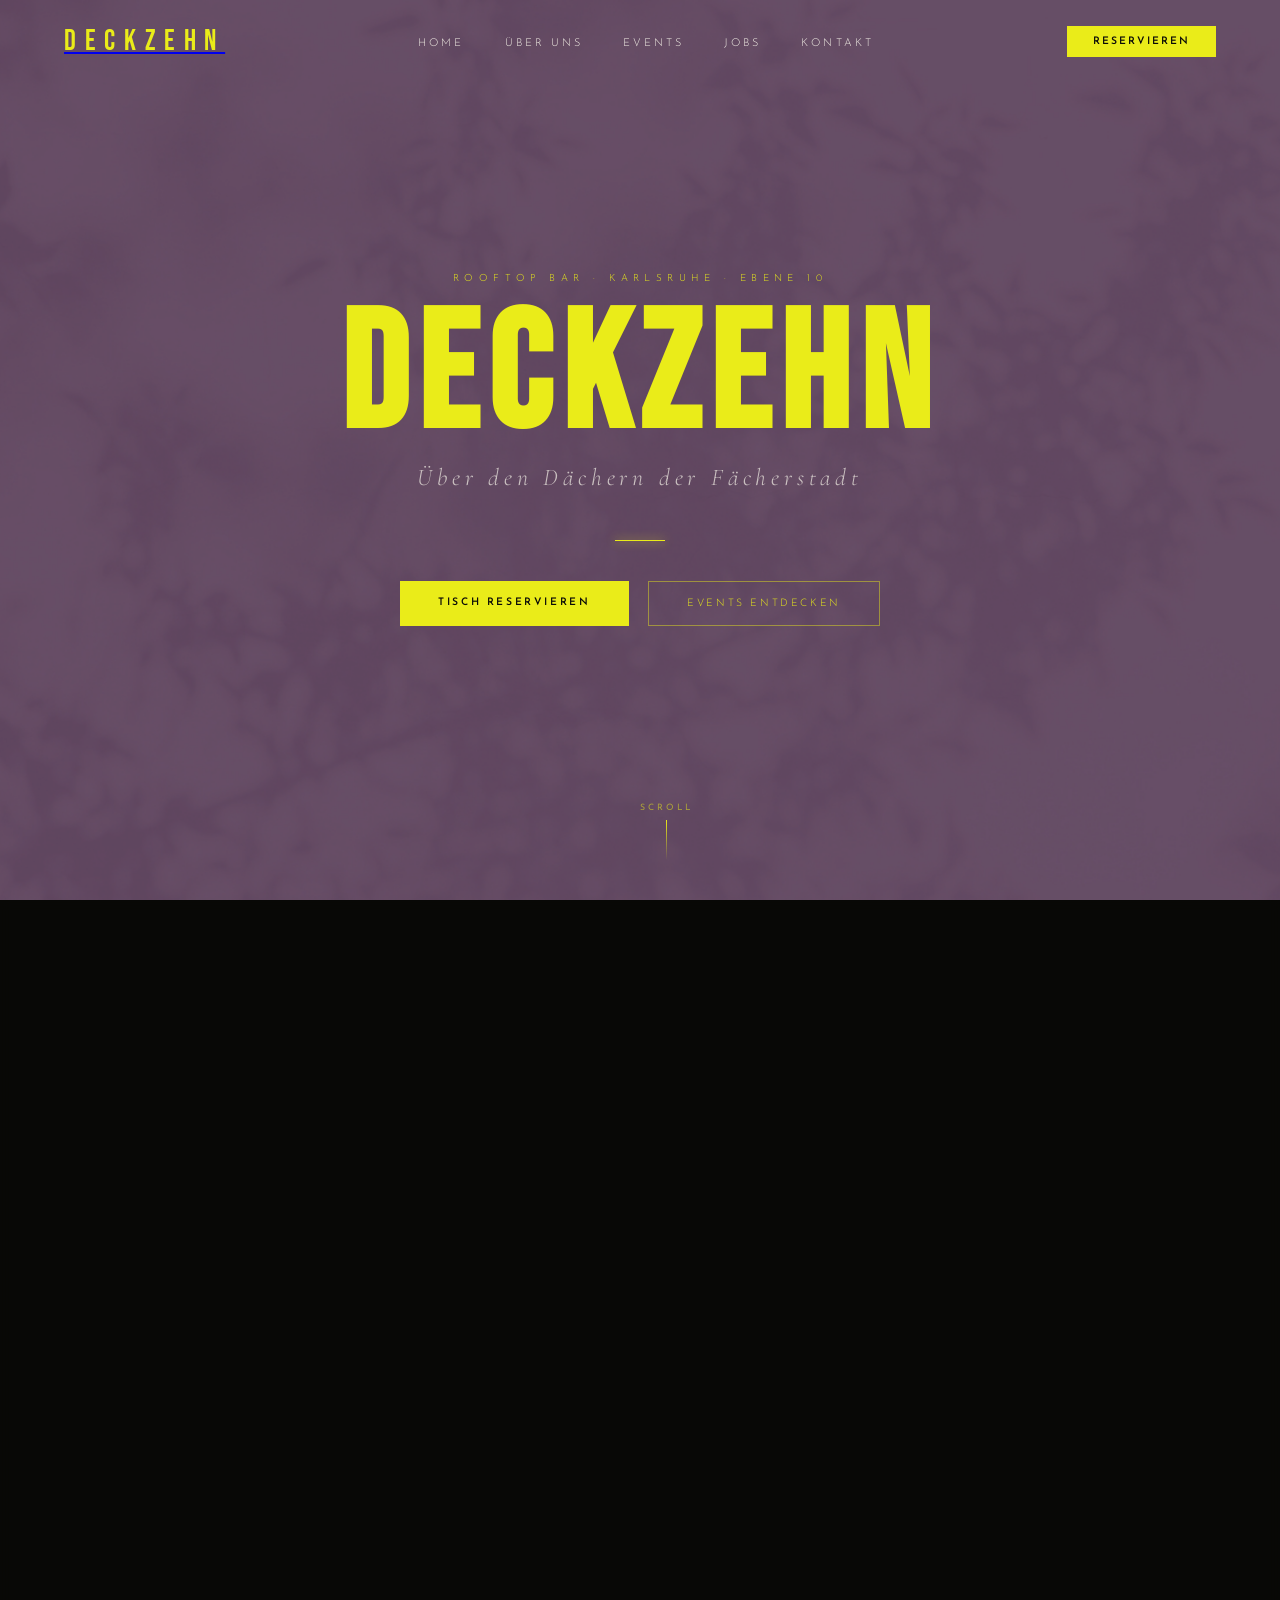
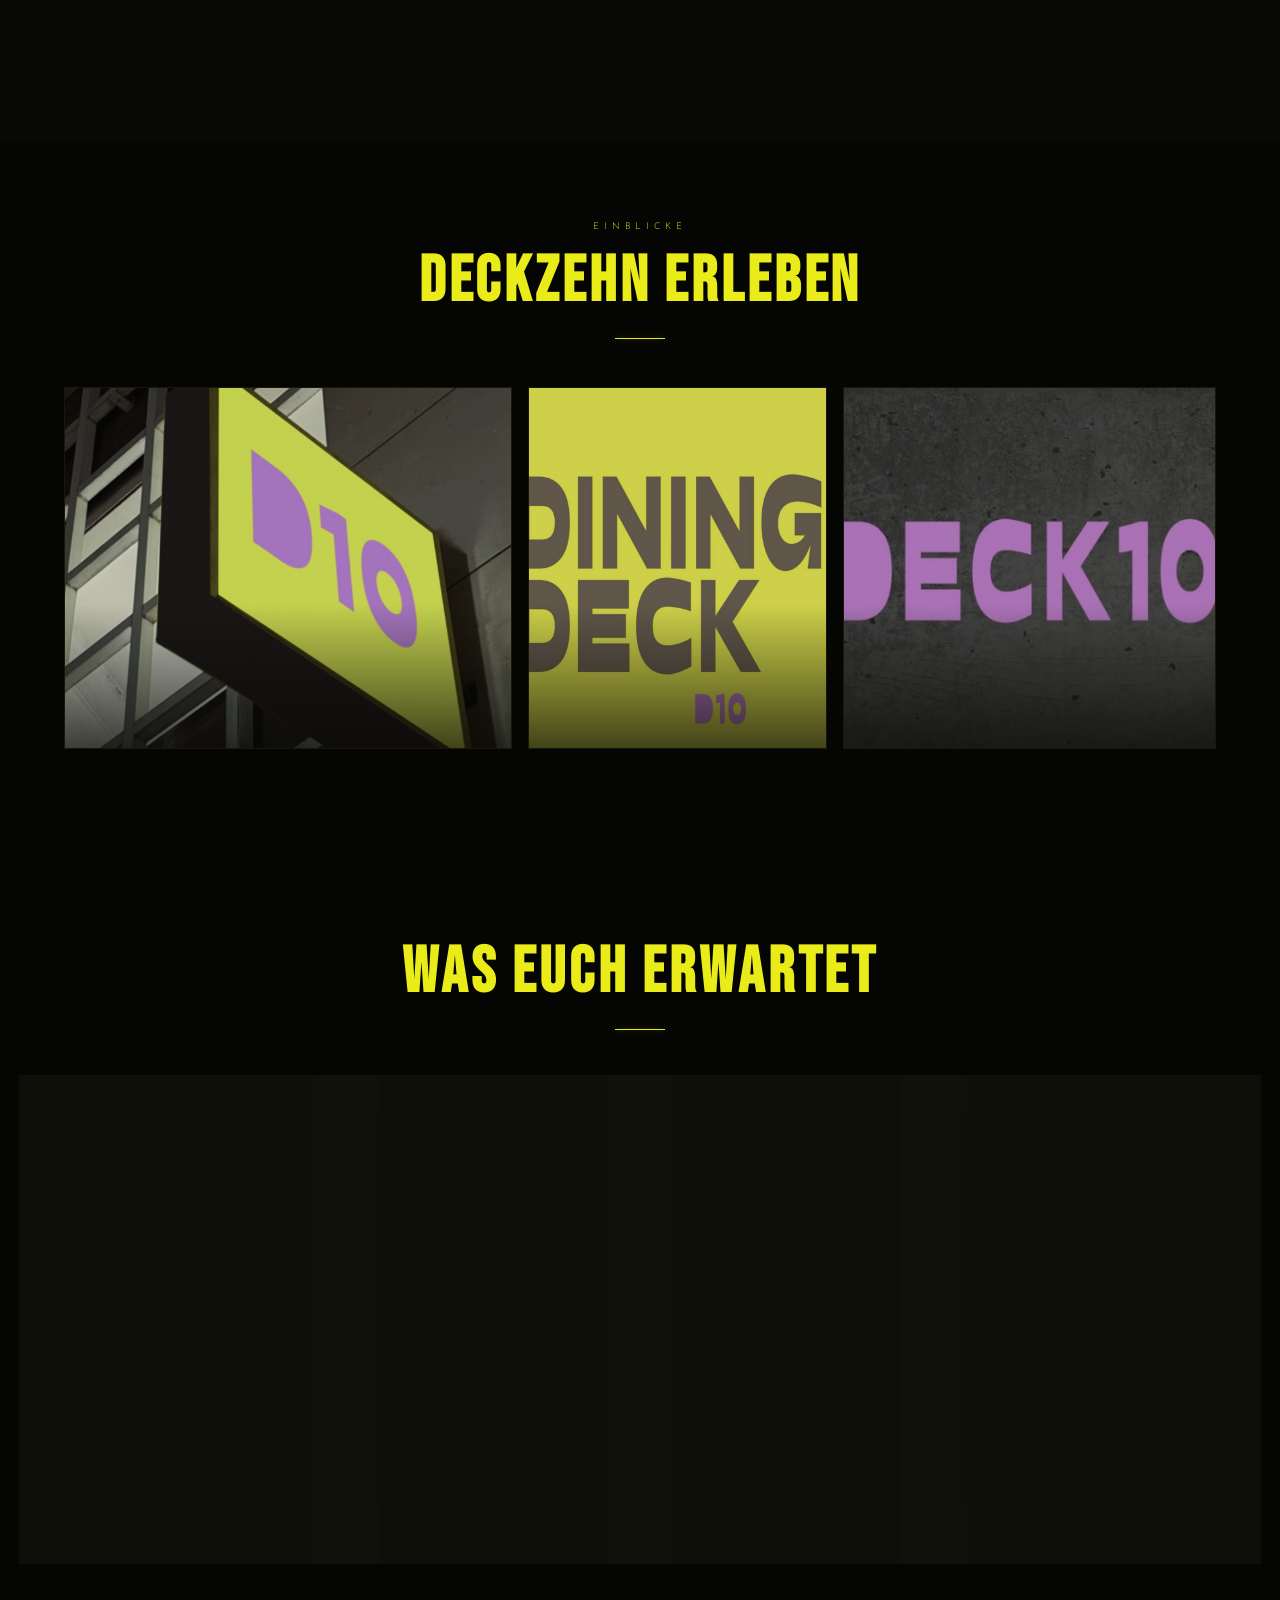
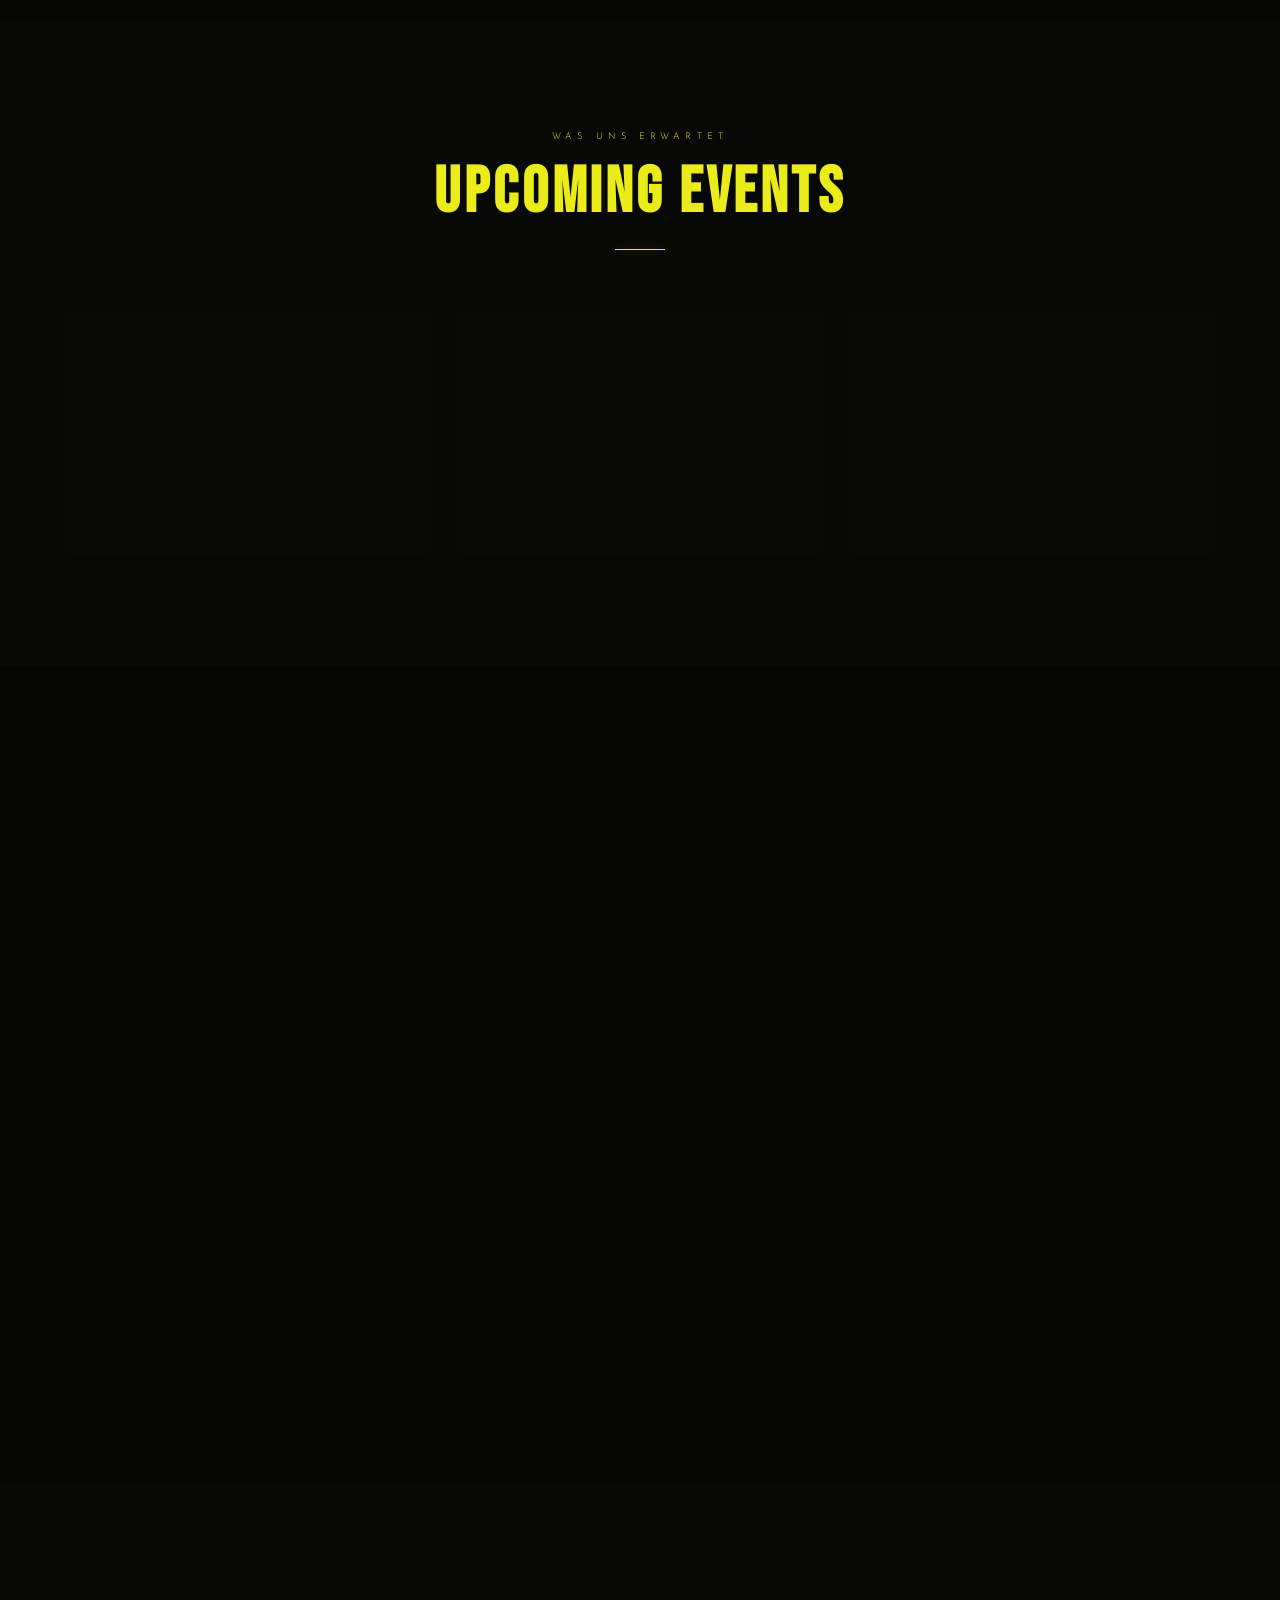
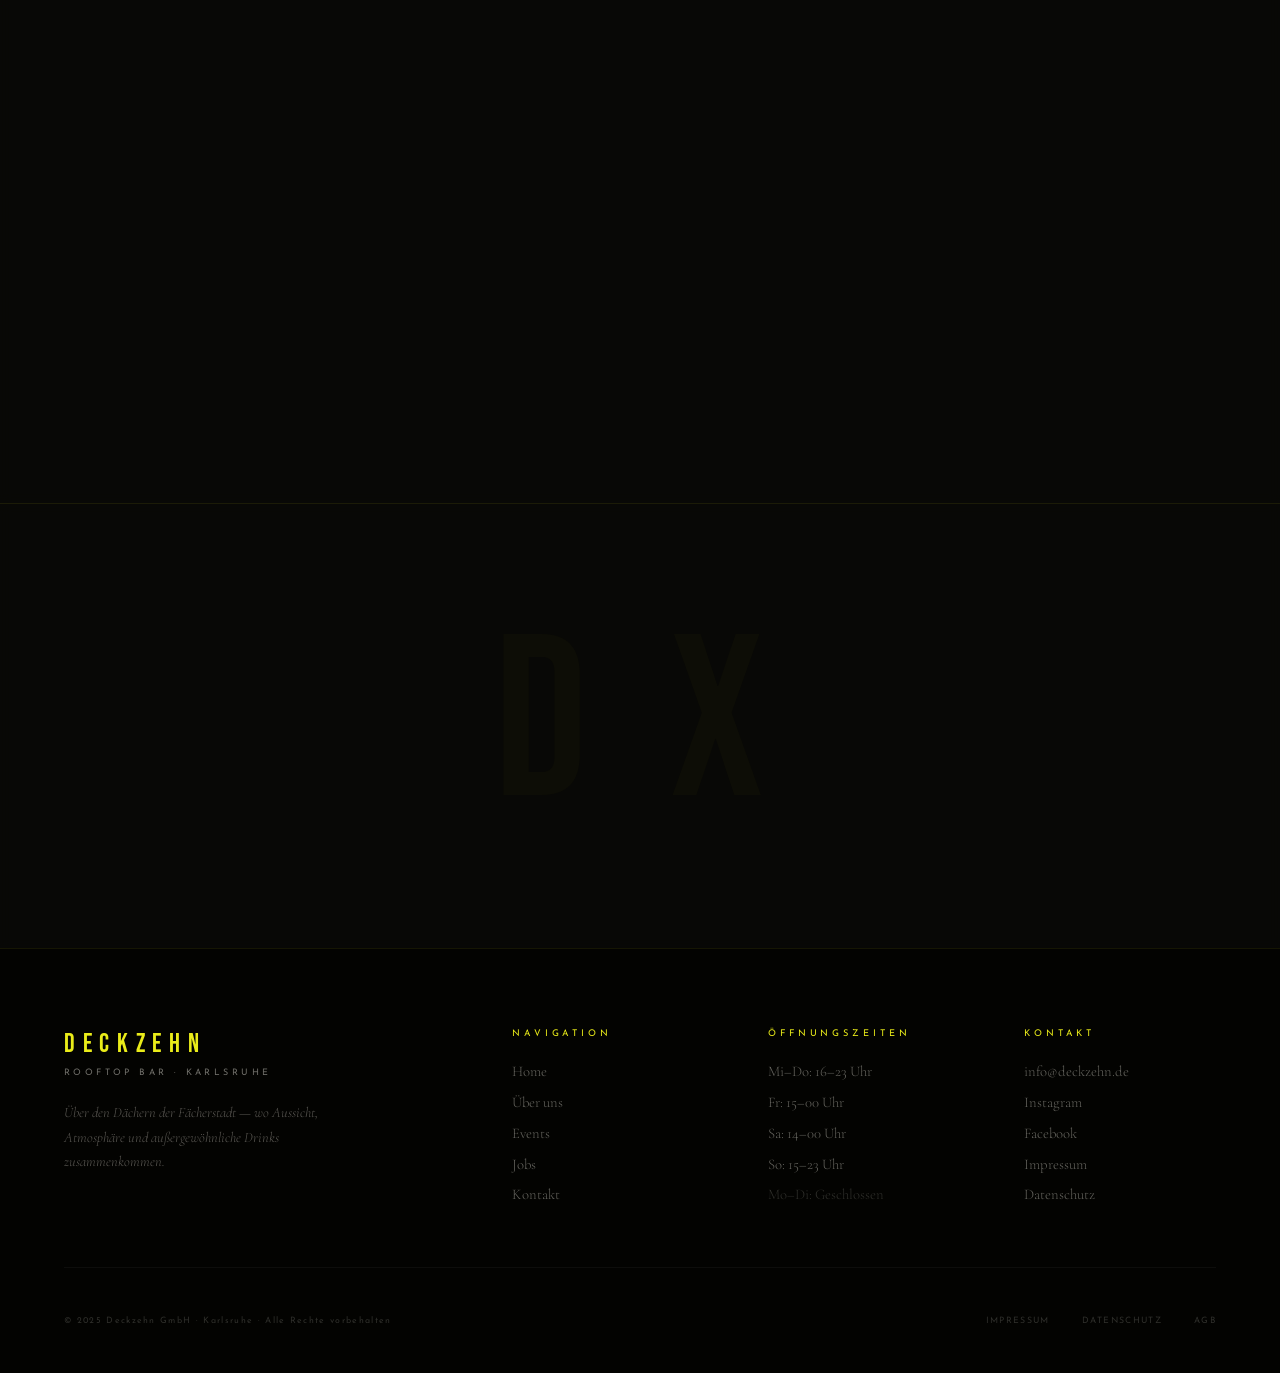
==== index.html @ 4a0c1bcc "Initial commit" ====
<!DOCTYPE html>
<html lang="de">
<head>
<meta charset="UTF-8">
<meta name="viewport" content="width=device-width, initial-scale=1.0">
<title>DECKZEHN | Rooftop Bar Karlsruhe</title>
<link rel="preconnect" href="https://fonts.googleapis.com">
<link href="https://fonts.googleapis.com/css2?family=Bebas+Neue&family=Josefin+Sans:wght@100;200;300;400;600&family=Cormorant+Garamond:ital,wght@0,300;0,400;0,600;1,300;1,400&display=swap" rel="stylesheet">

<link rel="stylesheet" href="assets/css/styles.css">
</head>
<body>

<!-- NAVIGATION -->
<nav id="nav">
  <a href="#home" class="nav-logo">
    <img src="https://deckzehn.de/wp-content/uploads/2025/05/Unbenannt-1_Zeichenflaeche-1-Kopie-2-scaled-e1747770946816.png"
         alt="DECKZEHN Logo"
         onerror="this.style.display='none'; this.nextElementSibling.style.display='block';">
    <span style="display:none; font-family:'Bebas Neue',sans-serif; font-size:1.8rem; letter-spacing:0.3em; color:#EAEC19;">DECKZEHN</span>
  </a>
  <ul class="nav-links">
    <li><a href="#home">Home</a></li>
    <li><a href="#about">Über uns</a></li>
    <li><a href="#events">Events</a></li>
    <li><a href="jobs.html">Jobs</a></li>
    <li><a href="kontakt.html">Kontakt</a></li>
  </ul>
  <a href="kontakt.html" class="nav-cta">Reservieren</a>
  <button class="hamburger" id="hamburger" aria-label="Menü öffnen">
    <span></span><span></span><span></span>
  </button>
</nav>

<!-- MOBILE MENU -->
<div class="mobile-menu" id="mobileMenu">
  <a href="#home" onclick="closeMobile()">Home</a>
  <a href="#about" onclick="closeMobile()">Über uns</a>
  <a href="#events" onclick="closeMobile()">Events</a>
  <a href="jobs.html" onclick="closeMobile()">Jobs</a>
  <a href="kontakt.html" onclick="closeMobile()">Kontakt</a>
</div>

<!-- HERO -->
<section id="home" class="hero">
  <div class="hero-content">
    <img class="hero-logo-img"
         src="https://deckzehn.de/wp-content/uploads/2025/05/Unbenannt-1_Zeichenflaeche-1-Kopie-2-scaled-e1747770946816.png"
         alt="DECKZEHN"
         onerror="this.style.display='none';">
    <p class="hero-eyebrow">Rooftop Bar · Karlsruhe · Ebene 10</p>
    <h1 class="hero-title">DECKZEHN</h1>
    <p class="hero-subtitle-line">Über den Dächern der Fächerstadt</p>
    <div class="hero-divider"></div>
    <div class="hero-actions">
      <a href="kontakt.html" class="btn-primary">Tisch reservieren</a>
      <a href="#events" class="btn-outline">Events entdecken</a>
    </div>
  </div>
  <div class="hero-scroll">
    <span>Scroll</span>
    <div class="scroll-line"></div>
  </div>
</section>

<!-- ABOUT -->
<section class="section-bg" style="padding:0;">
  <div class="about" id="about">
    <div class="about-text fade-in">
      <span class="section-label">Unsere Geschichte</span>
      <h2 class="section-title">Wo Karlsruhe atmet</h2>
      <div class="gold-line"></div>
      <p>Hoch über den Dächern der Fächerstadt, auf Ebene 10 des Galeria Parkdecks, liegt Deckzehn — eine Rooftop Bar, die Aussicht, Atmosphäre und außergewöhnliche Drinks zu einem unvergesslichen Erlebnis vereint.</p>
      <p>Von Sonnenuntergang bis in die Nacht bieten wir handgefertigte Cocktails, erlesene Weine und eine Atmosphäre, die Karlsruhe von seiner schönsten Seite zeigt. Ob zu zweit, mit Freunden oder bei einem exklusiven Event.</p>
      <div class="about-stats">
        <div>
          <span class="stat-num">10.</span>
          <span class="stat-label">Etage</span>
        </div>
        <div>
          <span class="stat-num">360°</span>
          <span class="stat-label">Aussicht</span>
        </div>
        <div>
          <span class="stat-num">∞</span>
          <span class="stat-label">Momente</span>
        </div>
      </div>
    </div>
</section>

<!-- GALERIE -->
<section class="gallery-section section-bg-dark" id="galerie">
  <div class="gallery-header fade-in">
    <span class="section-label">Einblicke</span>
    <h2 class="section-title">Deckzehn erleben</h2>
    <div class="gold-line" style="margin:0 auto 0.5rem;"></div>
  </div>
  <div class="gallery-grid">
    <div class="gallery-item fade-in">
      <img src="assets/images/gallery/deck10_insta_1.png" alt="Deckzehn Eingang">
    </div>
    <div class="gallery-item fade-in">
      <img src="assets/images/gallery/deck10_insta_2.png" alt="Dining Deck D10">
    </div>
    <div class="gallery-item fade-in">
      <img src="assets/images/gallery/deck10_insta_3.png" alt="Deck10">
    </div>
  </div>
</section>

<!-- DECKS / BEREICHE -->
<section class="decks-section section-bg-dark" id="decks">
  <div class="decks-header fade-in">
    <h2 class="section-title">Was euch erwartet</h2>
    <div class="gold-line" style="margin:0 auto 2rem;"></div>
  </div>
  <div class="decks-grid">
    <div class="deck-card fade-in">
      <span class="deck-number">01</span>
      <span class="deck-name">Hauptbereich</span>
      <h3 class="deck-title">Rooftop Lounge</h3>
      <p class="deck-desc">Die offene Terrasse mit 360°-Blick über die Fächerstadt. Perfekt für unvergessliche Sonnenuntergänge.</p>
    </div>
    <div class="deck-card fade-in">
      <span class="deck-number">02</span>
      <span class="deck-name">Bar</span>
      <h3 class="deck-title">Cocktail Bar</h3>
      <p class="deck-desc">Handgefertigte Cocktails, erlesene Spirituosen und hausgemachte Sirups — für Kenner und Entdecker.</p>
    </div>
    <div class="deck-card fade-in">
      <span class="deck-number">03</span>
      <span class="deck-name">Events</span>
      <h3 class="deck-title">Private Events</h3>
      <p class="deck-desc">Exklusive Fläche für Firmenevents, Geburtstage, Hochzeiten und besondere Anlässe — ganz nach euren Wünschen.</p>
    </div>
    <div class="deck-card fade-in">
      <span class="deck-number">04</span>
      <span class="deck-name">Musik</span>
      <h3 class="deck-title">Sound & Vibes</h3>
      <p class="deck-desc">Von entspannten Afternoons bis zu lebhaften Abenden — unsere Musik setzt die Stimmung.</p>
    </div>
  </div>
</section>

<!-- EVENTS -->
<section class="events-section section-bg" id="events">
  <div class="events-header fade-in">
    <span class="section-label">Was uns erwartet</span>
    <h2 class="section-title">Upcoming Events</h2>
    <div class="gold-line" style="margin:0 auto;"></div>
  </div>
  <div class="events-row">
    <div class="event-card fade-in">
      <span class="event-date">FR, 11. APR 2025</span>
      <h3 class="event-title">Sunset Session Vol. 12</h3>
      <p class="event-desc">House & Deep House, Sonnenuntergang über den Dächern, Drinks nach Wahl. DJ Set von 17–22 Uhr.</p>
      <span class="event-tag">Musik</span>
    </div>
    <div class="event-card fade-in">
      <span class="event-date">SA, 19. APR 2025</span>
      <h3 class="event-title">Cocktail Masterclass</h3>
      <p class="event-desc">Lerne von unseren Bartendern die Kunst des Cocktail-Mixens. Inklusive Tasting & Snacks.</p>
      <span class="event-tag">Workshop</span>
    </div>
    <div class="event-card fade-in">
      <span class="event-date">SA, 26. APR 2025</span>
      <h3 class="event-title">Deckzehn Opening Night</h3>
      <p class="event-desc">Saisoneröffnung mit Live-Musik, Special Cocktails und einem unvergesslichen Abend über Karlsruhe.</p>
      <span class="event-tag">Special Event</span>
    </div>
  </div>
</section>

<!-- ÖFFNUNGSZEITEN & ANFAHRT -->
<section class="hours-section section-bg-dark" id="kontakt">
  <div class="hours-inner">
    <div class="fade-in">
      <span class="section-label">Wann wir öffnen</span>
      <h2 class="section-title">Öffnungszeiten</h2>
      <div class="gold-line"></div>
      <table class="hours-table">
        <tr><td>Montag – Dienstag</td><td class="closed">Geschlossen</td></tr>
        <tr><td>Mittwoch – Donnerstag</td><td>16:00 – 23:00</td></tr>
        <tr><td>Freitag</td><td>15:00 – 00:00</td></tr>
        <tr><td>Samstag</td><td>14:00 – 00:00</td></tr>
        <tr><td>Sonntag</td><td>15:00 – 23:00</td></tr>
      </table>
      <p style="font-family:var(--serif); font-size:0.85rem; font-weight:300; color:var(--muted); margin-top:1.5rem; line-height:1.7;">
        * Saisonale Anpassungen vorbehalten. Events und Privatveranstaltungen nach Absprache.
      </p>
    </div>

    <div class="contact-info fade-in">
      <span class="section-label">Anfahrt</span>
      <h2 class="section-title">Findet uns</h2>
      <div class="gold-line"></div>

      <div>
        <span class="contact-label">Adresse</span>
        <a href="https://maps.google.com/?q=Zähringerstraße+69,+76133+Karlsruhe" target="_blank" class="contact-value">
          Galeria Parkdeck, Ebene 10<br>
          Zähringerstraße 69<br>
          76133 Karlsruhe
        </a>
      </div>

      <div>
        <span class="contact-label">Öffentliche Verkehrsmittel</span>
        <span class="contact-value" style="display:block">Tram: Marktplatz (Linie 1, 2, 3, 4, 5)</span>
      </div>

      <div>
        <span class="contact-label">Parken</span>
        <span class="contact-value" style="display:block">Direkt im Haus — Galeria Parkdeck</span>
      </div>

      <div style="margin-top:1rem;">
        <a href="kontakt.html" class="btn-primary">Kontakt aufnehmen</a>
      </div>
    </div>
  </div>
</section>

<!-- INSTAGRAM STRIP -->
<section class="instagram-section section-bg">
  <span class="insta-label">Folgt uns auf Instagram</span>
  <a href="https://www.instagram.com/deckzehn?utm_source=ig_web_button_share_sheet&igsh=ZDNlZDc0MzIxNw==" target="_blank" class="insta-handle">@deckzehn</a>
  <div class="insta-grid">
    <a href="https://www.instagram.com/deckzehn?utm_source=ig_web_button_share_sheet&igsh=ZDNlZDc0MzIxNw==" target="_blank" class="insta-item">
      <img src="assets/images/gallery/deck10_insta_1.png" alt="Deckzehn">
      <div class="insta-overlay"><span class="insta-icon">↗</span></div>
    </a>
    <a href="https://www.instagram.com/deckzehn?utm_source=ig_web_button_share_sheet&igsh=ZDNlZDc0MzIxNw==" target="_blank" class="insta-item">
      <img src="assets/images/gallery/deck10_insta_2.png" alt="Dining Deck">
      <div class="insta-overlay"><span class="insta-icon">↗</span></div>
    </a>
    <a href="https://www.instagram.com/deckzehn?utm_source=ig_web_button_share_sheet&igsh=ZDNlZDc0MzIxNw==" target="_blank" class="insta-item">
      <img src="assets/images/gallery/deck10_insta_3.png" alt="Deck10">
      <div class="insta-overlay"><span class="insta-icon">↗</span></div>
    </a>
  </div>
</section>

<!-- CTA BANNER -->
<section class="cta-banner section-bg">
  <div class="cta-bg-text">D X</div>
  <div class="cta-content fade-in">
    <span class="section-label" style="display:block; text-align:center;">Privat Events</span>
    <h2 class="cta-title">Euer Rooftop. Eure Geschichte.</h2>
    <p class="cta-sub">Firmenevents · Geburtstage · Hochzeiten · Exklusive Abende</p>
    <a href="mailto:events@deckzehn.de" class="btn-primary">Event anfragen</a>
  </div>
</section>

<!-- FOOTER -->
<footer>
  <div class="footer-top">
    <div>
      <img class="footer-logo-img"
           src="https://deckzehn.de/wp-content/uploads/2025/05/Unbenannt-1_Zeichenflaeche-1-Kopie-2-scaled-e1747770946816.png"
           alt="DECKZEHN"
           onerror="this.style.display='none'; this.nextElementSibling.style.display='block';">
      <span style="display:none; font-family:'Bebas Neue',sans-serif; font-size:1.6rem; letter-spacing:0.3em; color:#EAEC19; margin-bottom:0.5rem; display:block;">DECKZEHN</span>
      <span class="footer-brand-sub">Rooftop Bar · Karlsruhe</span>
      <p class="footer-tagline">Über den Dächern der Fächerstadt — wo Aussicht, Atmosphäre und außergewöhnliche Drinks zusammenkommen.</p>
    </div>

    <div>
      <span class="footer-col-title">Navigation</span>
      <ul class="footer-links">
        <li><a href="#home">Home</a></li>
        <li><a href="#about">Über uns</a></li>
        <li><a href="#events">Events</a></li>
        <li><a href="jobs.html">Jobs</a></li>
        <li><a href="kontakt.html">Kontakt</a></li>
      </ul>
    </div>

    <div>
      <span class="footer-col-title">Öffnungszeiten</span>
      <ul class="footer-links">
        <li><a href="#">Mi–Do: 16–23 Uhr</a></li>
        <li><a href="#">Fr: 15–00 Uhr</a></li>
        <li><a href="#">Sa: 14–00 Uhr</a></li>
        <li><a href="#">So: 15–23 Uhr</a></li>
        <li><a href="#" style="color:rgba(245,242,232,0.18);">Mo–Di: Geschlossen</a></li>
      </ul>
    </div>

    <div>
      <span class="footer-col-title">Kontakt</span>
      <ul class="footer-links">
        <li><a href="mailto:info@deckzehn.de">info@deckzehn.de</a></li>
        <li><a href="https://instagram.com/deckzehn_ka" target="_blank">Instagram</a></li>
        <li><a href="https://facebook.com/deckzehn" target="_blank">Facebook</a></li>
        <li><a href="https://deckzehn.de/impressum" target="_blank">Impressum</a></li>
        <li><a href="https://deckzehn.de/datenschutz" target="_blank">Datenschutz</a></li>
      </ul>
    </div>
  </div>

  <div class="footer-bottom">
    <p class="footer-copy">© 2025 Deckzehn GmbH · Karlsruhe · Alle Rechte vorbehalten</p>
    <div class="footer-legal">
      <a href="https://deckzehn.de/impressum" target="_blank">Impressum</a>
      <a href="https://deckzehn.de/datenschutz" target="_blank">Datenschutz</a>
      <a href="#">AGB</a>
    </div>
  </div>
</footer>

<script>
  // Sticky nav
  const nav = document.getElementById('nav');
  window.addEventListener('scroll', () => {
    nav.classList.toggle('scrolled', window.scrollY > 60);
  });

  // Hamburger
  const hamburger = document.getElementById('hamburger');
  const mobileMenu = document.getElementById('mobileMenu');
  hamburger.addEventListener('click', () => {
    mobileMenu.classList.toggle('open');
  });

  function closeMobile() {
    mobileMenu.classList.remove('open');
  }

  // Stars in about
  const starsContainer = document.getElementById('stars');
  if (starsContainer) {
    for (let i = 0; i < 50; i++) {
      const star = document.createElement('div');
      star.className = 'star';
      star.style.cssText = `left:${Math.random()*100}%;top:${Math.random()*50}%;--d:${2+Math.random()*3}s;animation-delay:${Math.random()*4}s;`;
      starsContainer.appendChild(star);
    }
  }

  // Intersection observer for fade-in
  const observer = new IntersectionObserver((entries) => {
    entries.forEach((entry, i) => {
      if (entry.isIntersecting) {
        setTimeout(() => entry.target.classList.add('visible'), i * 80);
      }
    });
  }, { threshold: 0.1 });

  document.querySelectorAll('.fade-in').forEach(el => observer.observe(el));


</script>
</body>
</html>
---- assets/css/styles.css ----
*, *::before, *::after { margin: 0; padding: 0; box-sizing: border-box; }

  :root {
    --yellow: #EAEC19;
    --yellow-dim: rgba(234, 236, 25, 0.75);
    --yellow-soft: rgba(234, 236, 25, 0.12);
    --yellow-glow: rgba(234, 236, 25, 0.25);
    --near-black: #0A0A08;
    --dark-bg: #0D0D0B;
    --card-bg: rgba(15,15,10,0.85);
    --off-white: #F5F2E8;
    --muted: rgba(245,242,232,0.45);
    --serif: 'Cormorant Garamond', Georgia, serif;
    --display: 'Bebas Neue', sans-serif;
    --sans: 'Josefin Sans', sans-serif;
    --transition: 0.4s cubic-bezier(0.25, 0.46, 0.45, 0.94);
    --bg-image: url('../images/deckzehn_background.jpg');
  }

  html { scroll-behavior: smooth; }

  body {
    font-family: var(--sans);
    background: var(--dark-bg) var(--bg-image) center/cover fixed;
    color: var(--off-white);
    overflow-x: hidden;
    cursor: default;
  }

  /* Global background overlay so content stays readable */
  body::before {
    content: '';
    position: fixed;
    inset: 0;
    background: rgba(8, 8, 5, 0.55);
    z-index: 0;
    pointer-events: none;
  }

  /* All sections sit above the overlay */
  nav, section, footer, .mobile-menu, .hero {
    position: relative;
    z-index: 1;
  }

  /* === NAV === */
  nav {
    position: fixed;
    top: 0; left: 0; right: 0;
    z-index: 100;
    display: flex;
    align-items: center;
    justify-content: space-between;
    padding: 1.5rem 4rem;
    transition: background var(--transition), padding var(--transition);
  }

  nav.scrolled {
    background: rgba(8, 8, 5, 0.95);
    backdrop-filter: blur(20px);
    padding: 1rem 4rem;
    border-bottom: 1px solid rgba(234, 236, 25, 0.15);
  }

  .nav-logo img {
    height: 52px;
    object-fit: contain;
    display: block;
    filter: drop-shadow(0 0 8px rgba(234,236,25,0.3));
  }

  .nav-links {
    display: flex;
    gap: 2.5rem;
    list-style: none;
  }

  .nav-links a {
    font-family: var(--sans);
    font-size: 0.68rem;
    font-weight: 300;
    letter-spacing: 0.28em;
    text-transform: uppercase;
    color: var(--off-white);
    text-decoration: none;
    position: relative;
    transition: color var(--transition);
  }

  .nav-links a::after {
    content: '';
    position: absolute;
    bottom: -4px; left: 0;
    width: 0; height: 1px;
    background: var(--yellow);
    transition: width var(--transition);
  }

  .nav-links a:hover { color: var(--yellow); }
  .nav-links a:hover::after { width: 100%; }

  .nav-cta {
    font-family: var(--sans);
    font-size: 0.65rem;
    font-weight: 600;
    letter-spacing: 0.2em;
    text-transform: uppercase;
    color: var(--near-black);
    background: var(--yellow);
    padding: 0.65rem 1.6rem;
    text-decoration: none;
    transition: background var(--transition), transform var(--transition), box-shadow var(--transition);
  }

  .nav-cta:hover {
    background: #f5f722;
    transform: translateY(-1px);
    box-shadow: 0 4px 20px rgba(234,236,25,0.4);
  }

  .hamburger {
    display: none;
    flex-direction: column;
    gap: 5px;
    cursor: pointer;
    background: none;
    border: none;
    padding: 4px;
  }

  .hamburger span {
    display: block; width: 24px; height: 1px;
    background: var(--off-white);
    transition: transform var(--transition), opacity var(--transition);
  }

  .mobile-menu {
    display: none;
    position: fixed;
    top: 0; left: 0; right: 0; bottom: 0;
    background: rgba(8, 8, 5, 0.98);
    z-index: 99;
    flex-direction: column;
    align-items: center;
    justify-content: center;
    gap: 2.5rem;
  }

  .mobile-menu.open { display: flex; }

  .mobile-menu a {
    font-family: var(--display);
    font-size: 3rem;
    letter-spacing: 0.12em;
    color: var(--off-white);
    text-decoration: none;
    transition: color var(--transition);
  }

  .mobile-menu a:hover { color: var(--yellow); }

  /* === HERO === */
  .hero {
    height: 100vh;
    min-height: 700px;
    display: flex;
    align-items: center;
    justify-content: center;
    overflow: hidden;
    background: transparent;
  }

  .hero-content {
    text-align: center;
    padding: 0 2rem;
    animation: heroFadeUp 1.4s ease both;
  }

  @keyframes heroFadeUp {
    from { opacity: 0; transform: translateY(40px); }
    to { opacity: 1; transform: translateY(0); }
  }

  .hero-logo-img {
    height: 140px;
    object-fit: contain;
    margin: 0 auto 2rem;
    display: block;
    animation: heroFadeUp 1.4s 0.2s ease both;
    opacity: 0;
  }

  .hero-eyebrow {
    font-family: var(--sans);
    font-size: 0.62rem;
    font-weight: 300;
    letter-spacing: 0.55em;
    text-transform: uppercase;
    color: var(--yellow);
    margin-bottom: 1.2rem;
    animation: heroFadeUp 1.4s 0.35s ease both;
    opacity: 0;
  }

  .hero-title {
    font-family: var(--display);
    font-size: clamp(5rem, 13vw, 11rem);
    line-height: 0.92;
    letter-spacing: 0.06em;
    color: var(--yellow);
    margin-bottom: 0.5rem;
    animation: heroFadeUp 1.4s 0.5s ease both;
    opacity: 0;
  }

  .hero-subtitle-line {
    font-family: var(--serif);
    font-size: clamp(1rem, 2.5vw, 1.5rem);
    font-weight: 300;
    font-style: italic;
    letter-spacing: 0.2em;
    color: rgba(245,242,232,0.7);
    margin-bottom: 3rem;
    animation: heroFadeUp 1.4s 0.65s ease both;
    opacity: 0;
  }

  .hero-divider {
    width: 50px;
    height: 1px;
    background: var(--yellow);
    margin: 0 auto 2.5rem;
    box-shadow: 0 0 10px var(--yellow);
    animation: heroFadeUp 1.4s 0.75s ease both;
    opacity: 0;
  }

  .hero-actions {
    display: flex;
    gap: 1.2rem;
    justify-content: center;
    flex-wrap: wrap;
    animation: heroFadeUp 1.4s 0.9s ease both;
    opacity: 0;
  }

  .btn-primary {
    font-family: var(--sans);
    font-size: 0.65rem;
    font-weight: 600;
    letter-spacing: 0.25em;
    text-transform: uppercase;
    color: var(--near-black);
    background: var(--yellow);
    padding: 1rem 2.4rem;
    text-decoration: none;
    transition: background var(--transition), transform var(--transition), box-shadow var(--transition);
    display: inline-block;
  }

  .btn-primary:hover {
    background: #f5f722;
    transform: translateY(-2px);
    box-shadow: 0 6px 24px rgba(234,236,25,0.45);
  }

  .btn-outline {
    font-family: var(--sans);
    font-size: 0.65rem;
    font-weight: 300;
    letter-spacing: 0.25em;
    text-transform: uppercase;
    color: var(--yellow);
    background: transparent;
    padding: 1rem 2.4rem;
    border: 1px solid rgba(234,236,25,0.45);
    text-decoration: none;
    transition: border-color var(--transition), background var(--transition), transform var(--transition);
    display: inline-block;
  }

  .btn-outline:hover {
    border-color: var(--yellow);
    background: rgba(234,236,25,0.08);
    transform: translateY(-2px);
  }

  .hero-scroll {
    position: absolute;
    bottom: 2.5rem;
    left: 50%;
    transform: translateX(-50%);
    display: flex;
    flex-direction: column;
    align-items: center;
    gap: 0.5rem;
    z-index: 2;
    animation: heroFadeUp 1.4s 1.2s ease both;
    opacity: 0;
  }

  .hero-scroll span {
    font-family: var(--sans);
    font-size: 0.55rem;
    letter-spacing: 0.35em;
    text-transform: uppercase;
    color: rgba(234,236,25,0.55);
  }

  .scroll-line {
    width: 1px;
    height: 40px;
    background: linear-gradient(to bottom, var(--yellow), transparent);
    animation: scrollPulse 2s ease-in-out infinite;
  }

  @keyframes scrollPulse {
    0%, 100% { opacity: 0.4; }
    50% { opacity: 1; }
  }

  /* === SECTION SHARED === */
  section { padding: 7rem 4rem; }

  .section-bg {
    background: rgba(8,8,5,0.72);
    backdrop-filter: blur(6px);
  }

  .section-bg-dark {
    background: rgba(5,5,3,0.85);
    backdrop-filter: blur(8px);
  }

  .section-label {
    font-family: var(--sans);
    font-size: 0.58rem;
    font-weight: 300;
    letter-spacing: 0.55em;
    text-transform: uppercase;
    color: var(--yellow);
    margin-bottom: 1.2rem;
    display: block;
  }

  .section-title {
    font-family: var(--display);
    font-size: clamp(2.5rem, 5vw, 4.5rem);
    line-height: 1.0;
    letter-spacing: 0.06em;
    color: var(--yellow);
    margin-bottom: 1.5rem;
  }

  .gold-line {
    width: 50px; height: 1px;
    background: var(--yellow);
    margin-bottom: 2rem;
    box-shadow: 0 0 8px rgba(234,236,25,0.4);
  }

  /* === ABOUT === */
  .about {
    display: grid;
    grid-template-columns: 1fr 1fr;
    gap: 6rem;
    align-items: center;
    max-width: 1400px;
    margin: 0 auto;
    padding: 8rem 4rem;
  }

  .about-text p {
    font-family: var(--serif);
    font-size: 1.1rem;
    font-weight: 300;
    line-height: 1.9;
    color: rgba(245,242,232,0.7);
    margin-bottom: 1.4rem;
  }

  .about-text p:first-of-type {
    font-size: 1.3rem;
    color: var(--off-white);
  }

  .about-image-frame {
    width: 100%;
    aspect-ratio: 4/5;
    background: rgba(10,10,7,0.6);
    position: relative;
    overflow: hidden;
    border: 1px solid rgba(234,236,25,0.15);
  }

  .city-art {
    position: absolute;
    bottom: 0; left: 0; right: 0;
    height: 55%;
    background: rgba(5,5,3,0.9);
    clip-path: polygon(
      0 60%, 5% 60%, 5% 20%, 8% 20%, 8% 10%, 11% 10%, 11% 20%, 14% 20%,
      14% 30%, 18% 30%, 18% 5%, 21% 5%, 21% 30%, 25% 30%, 25% 40%,
      28% 40%, 28% 15%, 31% 15%, 31% 12%, 33% 12%, 33% 15%, 36% 15%,
      36% 35%, 40% 35%, 40% 25%, 43% 25%, 43% 20%, 46% 20%, 46% 25%,
      50% 25%, 50% 0%, 52% 0%, 52% 25%, 55% 25%, 55% 30%,
      58% 30%, 58% 18%, 61% 18%, 61% 14%, 63% 14%, 63% 18%, 66% 18%,
      66% 28%, 70% 28%, 70% 40%, 73% 40%, 73% 22%, 76% 22%, 76% 40%,
      80% 40%, 80% 50%, 83% 50%, 83% 35%, 86% 35%, 86% 30%, 89% 30%,
      89% 45%, 92% 45%, 92% 55%, 96% 55%, 96% 60%, 100% 60%, 100% 100%, 0 100%
    );
  }

  .city-glow {
    position: absolute;
    bottom: 53%;
    left: 0; right: 0;
    height: 80px;
    background: linear-gradient(to top, rgba(234,236,25,0.08), transparent);
  }

  .rooftop-art {
    position: absolute;
    top: 10%;
    left: 50%;
    transform: translateX(-50%);
    text-align: center;
    white-space: nowrap;
  }

  .rooftop-art-text {
    font-family: var(--display);
    font-size: 5rem;
    color: rgba(234,236,25,0.06);
    letter-spacing: 0.08em;
    line-height: 1;
  }

  .stars {
    position: absolute;
    inset: 0;
    overflow: hidden;
  }

  .star {
    position: absolute;
    width: 2px; height: 2px;
    background: rgba(234,236,25,0.55);
    border-radius: 50%;
    animation: twinkle var(--d) ease-in-out infinite;
  }

  @keyframes twinkle {
    0%, 100% { opacity: 0.15; }
    50% { opacity: 0.9; }
  }

  .about-stats {
    display: grid;
    grid-template-columns: repeat(3, 1fr);
    gap: 2rem;
    margin-top: 3rem;
    padding-top: 2.5rem;
    border-top: 1px solid rgba(234,236,25,0.12);
  }

  .stat-num {
    font-family: var(--display);
    font-size: 2.8rem;
    color: var(--yellow);
    display: block;
    line-height: 1;
    margin-bottom: 0.4rem;
    text-shadow: 0 0 20px rgba(234,236,25,0.3);
  }

  .stat-label {
    font-family: var(--sans);
    font-size: 0.58rem;
    letter-spacing: 0.25em;
    text-transform: uppercase;
    color: var(--muted);
  }

  /* === DECKS === */
  .decks-section {
    padding: 7rem 4rem;
  }

  .decks-header {
    text-align: center;
    max-width: 600px;
    margin: 0 auto 5rem;
  }

  .decks-grid {
    display: grid;
    grid-template-columns: repeat(4, 1fr);
    gap: 1.5rem;
    max-width: 1400px;
    margin: 0 auto;
  }

  .deck-card {
    background: rgba(18,18,12,0.86);
    backdrop-filter: blur(8px);
    padding: 3rem 2rem;
    position: relative;
    overflow: hidden;
    transition: transform var(--transition), background var(--transition), box-shadow var(--transition), border-color var(--transition);
    border: 1px solid rgba(234,236,25,0.05);
    box-shadow: 0 10px 30px rgba(0,0,0,0.22);
  }

  .deck-card::before {
    content: '';
    position: absolute;
    top: 0; left: 0; right: 0;
    height: 2px;
    background: linear-gradient(90deg, transparent, var(--yellow), transparent);
    opacity: 0;
    transition: opacity var(--transition);
  }

  .deck-card:hover { background: rgba(26,26,18,0.95); transform: translateY(-4px) scale(1.02); border-color: rgba(234,236,25,0.35); box-shadow: 0 20px 40px rgba(0,0,0,0.35); }
  .deck-card:hover::before { opacity: 1; }

  .deck-number {
    font-family: var(--display);
    font-size: 5rem;
    color: rgba(234,236,25,0.07);
    line-height: 1;
    margin-bottom: 1.5rem;
    display: block;
  }

  .deck-icon {
    font-size: 1.8rem;
    margin-bottom: 1rem;
    display: block;
  }

  .deck-name {
    font-family: var(--sans);
    font-size: 0.62rem;
    font-weight: 400;
    letter-spacing: 0.32em;
    text-transform: uppercase;
    color: var(--yellow);
    margin-bottom: 0.8rem;
    display: block;
  }

  .deck-title {
    font-family: var(--serif);
    font-size: 1.4rem;
    font-weight: 300;
    color: var(--off-white);
    margin-bottom: 1rem;
    line-height: 1.3;
  }

  .deck-desc {
    font-family: var(--serif);
    font-size: 0.95rem;
    font-weight: 300;
    color: rgba(245,242,232,0.5);
    line-height: 1.7;
  }

  /* === EVENTS === */
  .events-section {
    padding: 7rem 4rem;
  }

  .events-header {
    text-align: center;
    max-width: 600px;
    margin: 0 auto 4rem;
  }

  .events-row {
    display: grid;
    grid-template-columns: repeat(3, 1fr);
    gap: 1.5rem;
    max-width: 1400px;
    margin: 0 auto;
  }

  .event-card {
    background: rgba(12,12,8,0.82);
    backdrop-filter: blur(8px);
    padding: 2.5rem;
    position: relative;
    border-bottom: 2px solid transparent;
    transition: border-color var(--transition), background var(--transition);
    border: 1px solid rgba(234,236,25,0.05);
  }

  .event-card:hover {
    background: rgba(20,20,12,0.92);
    border-bottom: 2px solid var(--yellow);
  }

  .event-date {
    font-family: var(--display);
    font-size: 0.85rem;
    letter-spacing: 0.2em;
    color: var(--yellow);
    margin-bottom: 0.8rem;
    display: block;
  }

  .event-title {
    font-family: var(--serif);
    font-size: 1.5rem;
    font-weight: 300;
    color: var(--off-white);
    margin-bottom: 0.8rem;
    line-height: 1.3;
  }

  .event-desc {
    font-family: var(--sans);
    font-size: 0.72rem;
    font-weight: 200;
    letter-spacing: 0.05em;
    color: var(--muted);
    line-height: 1.7;
    margin-bottom: 1.5rem;
  }

  .event-tag {
    display: inline-block;
    font-family: var(--sans);
    font-size: 0.52rem;
    letter-spacing: 0.3em;
    text-transform: uppercase;
    color: rgba(234,236,25,0.7);
    background: rgba(234,236,25,0.08);
    padding: 0.4rem 0.9rem;
    border: 1px solid rgba(234,236,25,0.15);
  }

  /* === OPENING HOURS === */
  .hours-section {
    padding: 7rem 4rem;
  }

  .hours-inner {
    max-width: 1100px;
    margin: 0 auto;
    display: grid;
    grid-template-columns: 1fr 1fr;
    gap: 6rem;
    align-items: start;
  }

  .hours-table {
    width: 100%;
    border-collapse: collapse;
    margin-top: 1rem;
  }

  .hours-table tr {
    border-bottom: 1px solid rgba(234,236,25,0.07);
  }

  .hours-table td {
    padding: 1.1rem 0;
    font-family: var(--serif);
    font-size: 1rem;
    font-weight: 300;
  }

  .hours-table td:first-child {
    color: rgba(245,242,232,0.5);
    letter-spacing: 0.05em;
  }

  .hours-table td:last-child {
    text-align: right;
    color: var(--off-white);
  }

  .hours-table .closed { color: rgba(245,242,232,0.2) !important; }

  .contact-info { display: flex; flex-direction: column; gap: 2rem; }

  .contact-label {
    font-family: var(--sans);
    font-size: 0.55rem;
    letter-spacing: 0.42em;
    text-transform: uppercase;
    color: var(--yellow);
    display: block;
    margin-bottom: 0.6rem;
  }

  .contact-value {
    font-family: var(--serif);
    font-size: 1.05rem;
    font-weight: 300;
    color: var(--off-white);
    line-height: 1.6;
    text-decoration: none;
  }

  .contact-value:hover { color: var(--yellow); }

  .social-links {
    display: flex;
    gap: 1.2rem;
    margin-top: 0.5rem;
  }

  .social-link {
    font-family: var(--sans);
    font-size: 0.6rem;
    letter-spacing: 0.25em;
    text-transform: uppercase;
    color: var(--muted);
    text-decoration: none;
    padding-bottom: 2px;
    border-bottom: 1px solid rgba(234,236,25,0.15);
    transition: color var(--transition), border-color var(--transition);
  }

  .social-link:hover {
    color: var(--yellow);
    border-bottom-color: var(--yellow);
  }

  /* === JOB / KARRIERE === */
  .jobs-section {
    padding: 7rem 4rem;
  }

  .jobs-inner {
    max-width: 1100px;
    margin: 0 auto;
  }

  .jobs-header {
    text-align: center;
    margin-bottom: 4rem;
  }

  .jobs-header .section-title { text-align: center; }
  .jobs-header .gold-line { margin: 0 auto 2rem; }

  .jobs-grid {
    display: grid;
    grid-template-columns: 1fr 1fr;
    gap: 4rem;
    align-items: start;
  }

  .job-positions {
    display: flex;
    flex-direction: column;
    gap: 1rem;
  }

  .job-card {
    background: rgba(12,12,8,0.82);
    backdrop-filter: blur(8px);
    border: 1px solid rgba(234,236,25,0.08);
    padding: 1.8rem 2rem;
    cursor: pointer;
    transition: background var(--transition), border-color var(--transition);
    position: relative;
  }

  .job-card:hover, .job-card.active {
    background: rgba(20,20,12,0.92);
    border-color: rgba(234,236,25,0.35);
  }

  .job-card::before {
    content: '';
    position: absolute;
    left: 0; top: 0; bottom: 0;
    width: 2px;
    background: var(--yellow);
    transform: scaleY(0);
    transition: transform var(--transition);
    transform-origin: bottom;
  }

  .job-card.active::before, .job-card:hover::before { transform: scaleY(1); transform-origin: top; }

  .job-title {
    font-family: var(--display);
    font-size: 1.3rem;
    letter-spacing: 0.06em;
    color: var(--yellow);
    margin-bottom: 0.4rem;
  }

  .job-type {
    font-family: var(--sans);
    font-size: 0.58rem;
    letter-spacing: 0.3em;
    text-transform: uppercase;
    color: var(--muted);
  }

  /* Application Form */
  .application-form {
    background: rgba(10,10,7,0.88);
    backdrop-filter: blur(12px);
    border: 1px solid rgba(234,236,25,0.12);
    padding: 3rem;
  }

  .form-title {
    font-family: var(--display);
    font-size: 2rem;
    letter-spacing: 0.06em;
    color: var(--yellow);
    margin-bottom: 0.5rem;
  }

  .form-subtitle {
    font-family: var(--serif);
    font-size: 0.92rem;
    font-style: italic;
    color: var(--muted);
    margin-bottom: 2rem;
    font-weight: 300;
  }

  .form-group {
    margin-bottom: 1.4rem;
  }

  .form-label {
    font-family: var(--sans);
    font-size: 0.55rem;
    letter-spacing: 0.42em;
    text-transform: uppercase;
    color: var(--yellow);
    display: block;
    margin-bottom: 0.5rem;
  }

  .form-input, .form-select, .form-textarea {
    width: 100%;
    background: rgba(234,236,25,0.04);
    border: 1px solid rgba(234,236,25,0.15);
    color: var(--off-white);
    font-family: var(--serif);
    font-size: 1rem;
    font-weight: 300;
    padding: 0.85rem 1rem;
    outline: none;
    transition: border-color var(--transition), background var(--transition);
    /*-webkit-appearance: none;*/
  }

  .form-input::placeholder, .form-textarea::placeholder {
    color: rgba(245,242,232,0.2);
  }

  .form-input:focus, .form-select:focus, .form-textarea:focus {
    border-color: rgba(234,236,25,0.55);
    background: rgba(234,236,25,0.06);
  }

  .form-select {
    cursor: pointer;
    background-image: url("data:image/svg+xml,%3Csvg xmlns='http://www.w3.org/2000/svg' width='10' height='6'%3E%3Cpath d='M0 0l5 6 5-6z' fill='%23EAEC19'/%3E%3C/svg%3E");
    background-repeat: no-repeat;
    background-position: right 1rem center;
    padding-right: 2.5rem;
  }

  .form-select option {
    background: #0D0D0B;
    color: var(--off-white);
  }

  .form-textarea {
    resize: vertical;
    min-height: 120px;
  }

  .form-row {
    display: grid;
    grid-template-columns: 1fr 1fr;
    gap: 1rem;
  }

  .form-submit {
    font-family: var(--sans);
    font-size: 0.65rem;
    font-weight: 600;
    letter-spacing: 0.28em;
    text-transform: uppercase;
    color: var(--near-black);
    background: var(--yellow);
    border: none;
    padding: 1rem 2.4rem;
    cursor: pointer;
    width: 100%;
    margin-top: 0.5rem;
    transition: background var(--transition), box-shadow var(--transition), transform var(--transition);
  }

  .form-submit:hover {
    background: #f5f722;
    box-shadow: 0 4px 24px rgba(234,236,25,0.4);
    transform: translateY(-1px);
  }

  .form-success {
    display: none;
    text-align: center;
    padding: 2rem;
  }

  .form-success.visible { display: block; }

  .form-success-icon {
    font-size: 3rem;
    margin-bottom: 1rem;
  }

  .form-success-title {
    font-family: var(--display);
    font-size: 2rem;
    color: var(--yellow);
    letter-spacing: 0.06em;
    margin-bottom: 0.5rem;
  }

  .form-success-text {
    font-family: var(--serif);
    font-size: 1rem;
    font-weight: 300;
    color: var(--muted);
    font-style: italic;
  }

  /* === INSTAGRAM STRIP === */
  .instagram-section {
    padding: 5rem 4rem;
    text-align: center;
  }

  .insta-label {
    font-family: var(--sans);
    font-size: 0.58rem;
    letter-spacing: 0.55em;
    text-transform: uppercase;
    color: var(--yellow);
    margin-bottom: 0.5rem;
    display: block;
  }

  .insta-handle {
    font-family: var(--serif);
    font-size: 1.8rem;
    font-weight: 300;
    font-style: italic;
    color: var(--off-white);
    margin-bottom: 3rem;
    display: block;
    text-decoration: none;
    transition: color var(--transition);
  }

  .insta-handle:hover { color: var(--yellow); }

  .insta-grid {
    display: grid;
    grid-template-columns: repeat(3, 1fr);
    gap: 6px;
    max-width: 1100px;
    margin: 0 auto;
  }

  .insta-item img {
    width: 100%;
    height: 100%;
    object-fit: cover;
    display: block;
    transition: transform 0.6s cubic-bezier(0.25, 0.46, 0.45, 0.94), filter 0.6s ease;
    filter: brightness(0.85) saturate(0.9);
  }

  .insta-item:hover img {
    transform: scale(1.05);
    filter: brightness(1) saturate(1.1);
  }

  /* === GALLERY === */
  .gallery-section {
    padding: 5rem 4rem;
  }

  .gallery-header {
    text-align: center;
    margin-bottom: 3rem;
  }

  .gallery-grid {
    display: grid;
    grid-template-columns: 1.2fr 0.8fr 1fr;
    gap: 1rem;
    max-width: 1200px;
    margin: 0 auto;
  }

  .gallery-item {
    position: relative;
    overflow: hidden;
    border: 1px solid rgba(234,236,25,0.08);
  }

  .gallery-item img {
    width: 100%;
    height: 360px;
    object-fit: cover;
    display: block;
    transition: transform 0.6s cubic-bezier(0.25, 0.46, 0.45, 0.94), filter 0.6s ease;
    filter: brightness(0.88);
  }

  .gallery-item:hover img {
    transform: scale(1.04);
    filter: brightness(1);
  }

  .gallery-item::after {
    content: '';
    position: absolute;
    bottom: 0; left: 0; right: 0;
    height: 40%;
    background: linear-gradient(to top, rgba(8,8,5,0.7) 0%, transparent 100%);
    pointer-events: none;
  }

  .insta-item {
    aspect-ratio: 1;
    background: rgba(12,12,8,0.85);
    overflow: hidden;
    position: relative;
    cursor: pointer;
    border: 1px solid rgba(234,236,25,0.05);
    display: block;
    text-decoration: none;
  }

  .insta-item:hover .insta-overlay { opacity: 1; }

  .insta-overlay {
    position: absolute;
    inset: 0;
    background: rgba(234,236,25,0.15);
    opacity: 0;
    transition: opacity var(--transition);
    display: flex;
    align-items: center;
    justify-content: center;
  }

  .insta-icon {
    font-size: 1.5rem;
    color: var(--yellow);
    font-weight: 100;
  }

  .ig-inner {
    width: 100%;
    height: 100%;
    display: flex;
    align-items: center;
    justify-content: center;
    position: relative;
  }

  /* === CTA BANNER === */
  .cta-banner {
    padding: 7rem 4rem;
    text-align: center;
    position: relative;
    overflow: hidden;
    border-top: 1px solid rgba(234,236,25,0.08);
  }

  .cta-bg-text {
    position: absolute;
    top: 50%;
    left: 50%;
    transform: translate(-50%, -50%);
    font-family: var(--display);
    font-size: 18vw;
    color: rgba(234,236,25,0.025);
    letter-spacing: 0.1em;
    white-space: nowrap;
    pointer-events: none;
    user-select: none;
  }

  .cta-content { position: relative; z-index: 1; }

  .cta-title {
    font-family: var(--display);
    font-size: clamp(2.5rem, 5vw, 4.5rem);
    letter-spacing: 0.06em;
    color: var(--yellow);
    margin-bottom: 0.8rem;
    text-shadow: 0 0 40px rgba(234,236,25,0.2);
  }

  .cta-sub {
    font-family: var(--sans);
    font-size: 0.68rem;
    letter-spacing: 0.25em;
    text-transform: uppercase;
    color: var(--muted);
    margin-bottom: 3rem;
  }

  /* === FOOTER === */
  footer {
    background: rgba(4,4,2,0.95);
    padding: 5rem 4rem 3rem;
    border-top: 1px solid rgba(234,236,25,0.08);
    position: relative;
    z-index: 1;
  }

  .footer-top {
    display: grid;
    grid-template-columns: 2fr 1fr 1fr 1fr;
    gap: 4rem;
    max-width: 1400px;
    margin: 0 auto;
    padding-bottom: 4rem;
    border-bottom: 1px solid rgba(255,255,255,0.04);
  }

  .footer-logo-img {
    height: 48px;
    object-fit: contain;
    display: block;
    margin-bottom: 0.8rem;
    filter: drop-shadow(0 0 6px rgba(234,236,25,0.2));
  }

  .footer-brand-sub {
    font-family: var(--sans);
    font-size: 0.56rem;
    letter-spacing: 0.38em;
    text-transform: uppercase;
    color: var(--muted);
    margin-bottom: 1.5rem;
    display: block;
  }

  .footer-tagline {
    font-family: var(--serif);
    font-size: 0.9rem;
    font-weight: 300;
    font-style: italic;
    color: rgba(245,242,232,0.35);
    line-height: 1.7;
    max-width: 260px;
  }

  .footer-col-title {
    font-family: var(--sans);
    font-size: 0.58rem;
    letter-spacing: 0.42em;
    text-transform: uppercase;
    color: var(--yellow);
    margin-bottom: 1.5rem;
    display: block;
  }

  .footer-links {
    list-style: none;
    display: flex;
    flex-direction: column;
    gap: 0.8rem;
  }

  .footer-links a {
    font-family: var(--serif);
    font-size: 0.92rem;
    font-weight: 300;
    color: rgba(245,242,232,0.4);
    text-decoration: none;
    transition: color var(--transition);
  }

  .footer-links a:hover { color: var(--yellow); }

  .footer-bottom {
    display: flex;
    justify-content: space-between;
    align-items: center;
    max-width: 1400px;
    margin: 3rem auto 0;
    flex-wrap: wrap;
    gap: 1rem;
  }

  .footer-copy {
    font-family: var(--sans);
    font-size: 0.55rem;
    letter-spacing: 0.15em;
    color: rgba(245,242,232,0.18);
  }

  .footer-legal {
    display: flex;
    gap: 2rem;
  }

  .footer-legal a {
    font-family: var(--sans);
    font-size: 0.55rem;
    letter-spacing: 0.15em;
    text-transform: uppercase;
    color: rgba(245,242,232,0.18);
    text-decoration: none;
    transition: color var(--transition);
  }

  .footer-legal a:hover { color: var(--yellow); }

  /* === RESPONSIVE === */
  @media (max-width: 1024px) {
    nav { padding: 1.5rem 2rem; }
    nav.scrolled { padding: 1rem 2rem; }
    section { padding: 5rem 2rem; }
    .about { grid-template-columns: 1fr; gap: 4rem; padding: 5rem 2rem; }
    .decks-grid { grid-template-columns: repeat(2, 1fr); }
    .events-row { grid-template-columns: 1fr 1fr; }
    .hours-inner { grid-template-columns: 1fr; gap: 3rem; }
    .insta-grid { grid-template-columns: repeat(3, 1fr); }
    .footer-top { grid-template-columns: 1fr 1fr; gap: 3rem; }
    .jobs-grid { grid-template-columns: 1fr; }
    .gallery-section { padding: 5rem 2rem; }
    .gallery-grid { grid-template-columns: 1fr 1fr; gap: 0.75rem; }
    .gallery-grid .gallery-item:last-child { grid-column: span 2; }
    .gallery-item img { height: 280px; }
  }

  @media (max-width: 768px) {
    .nav-links, .nav-cta { display: none; }
    .hamburger { display: flex; }
    nav { padding: 1.2rem 1.5rem; }
    .nav-logo img { height: 40px; }
    .about-stats { grid-template-columns: repeat(3, 1fr); }
    .decks-grid { grid-template-columns: 1fr 1fr; }
    .events-row { grid-template-columns: 1fr; }
    .insta-grid { grid-template-columns: repeat(3, 1fr); }
    .footer-top { grid-template-columns: 1fr; gap: 2.5rem; }
    .footer-bottom { flex-direction: column; align-items: flex-start; }
    .form-row { grid-template-columns: 1fr; }
    footer { padding: 4rem 2rem 2.5rem; }
    .gallery-grid { grid-template-columns: 1fr; }
    .gallery-grid .gallery-item:last-child { grid-column: span 1; }
    .gallery-item img { height: 240px; }
  }

  @media (max-width: 480px) {
    .decks-grid { grid-template-columns: 1fr; }
    .insta-grid { grid-template-columns: repeat(3, 1fr); }
  }

  /* Fade-in animation */
  .fade-in {
    opacity: 0;
    transform: translateY(30px);
    transition: opacity 0.9s ease, transform 0.9s ease;
  }

  .fade-in.visible {
    opacity: 1;
    transform: translateY(0);
  }
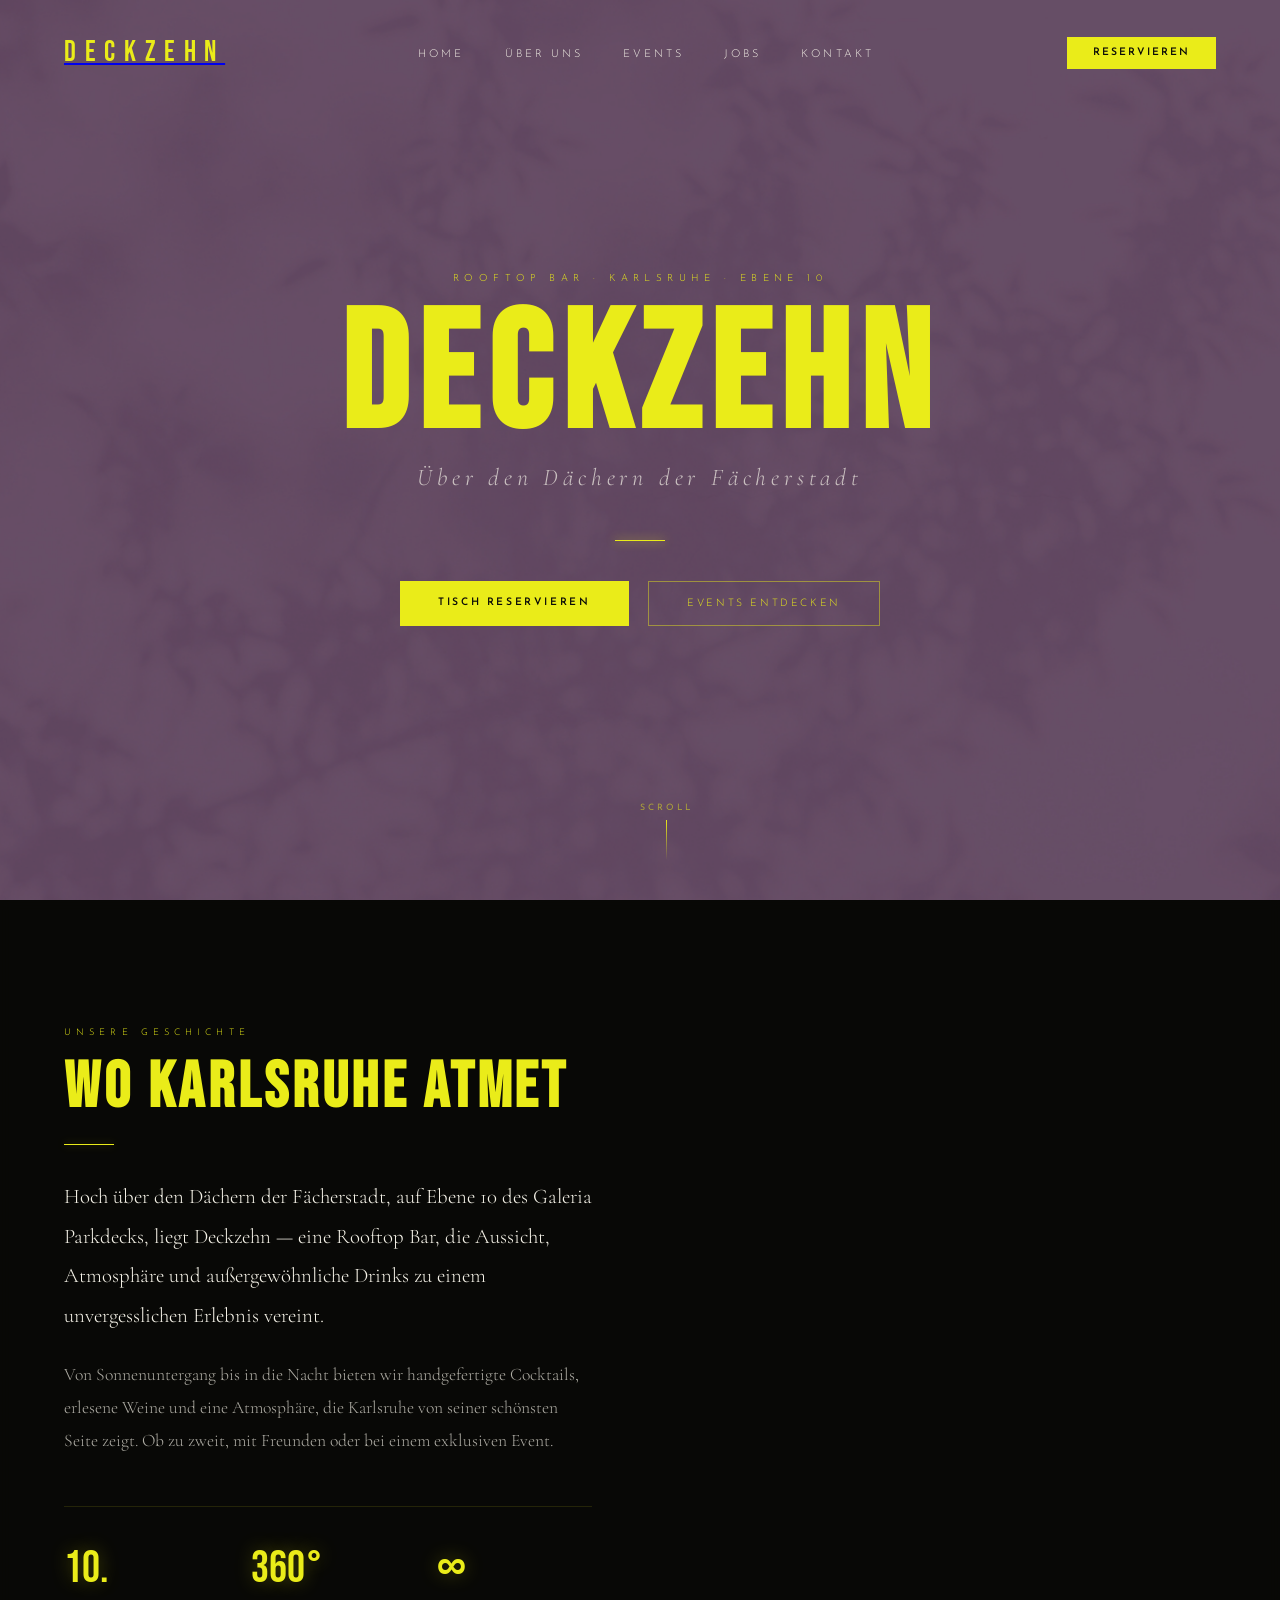
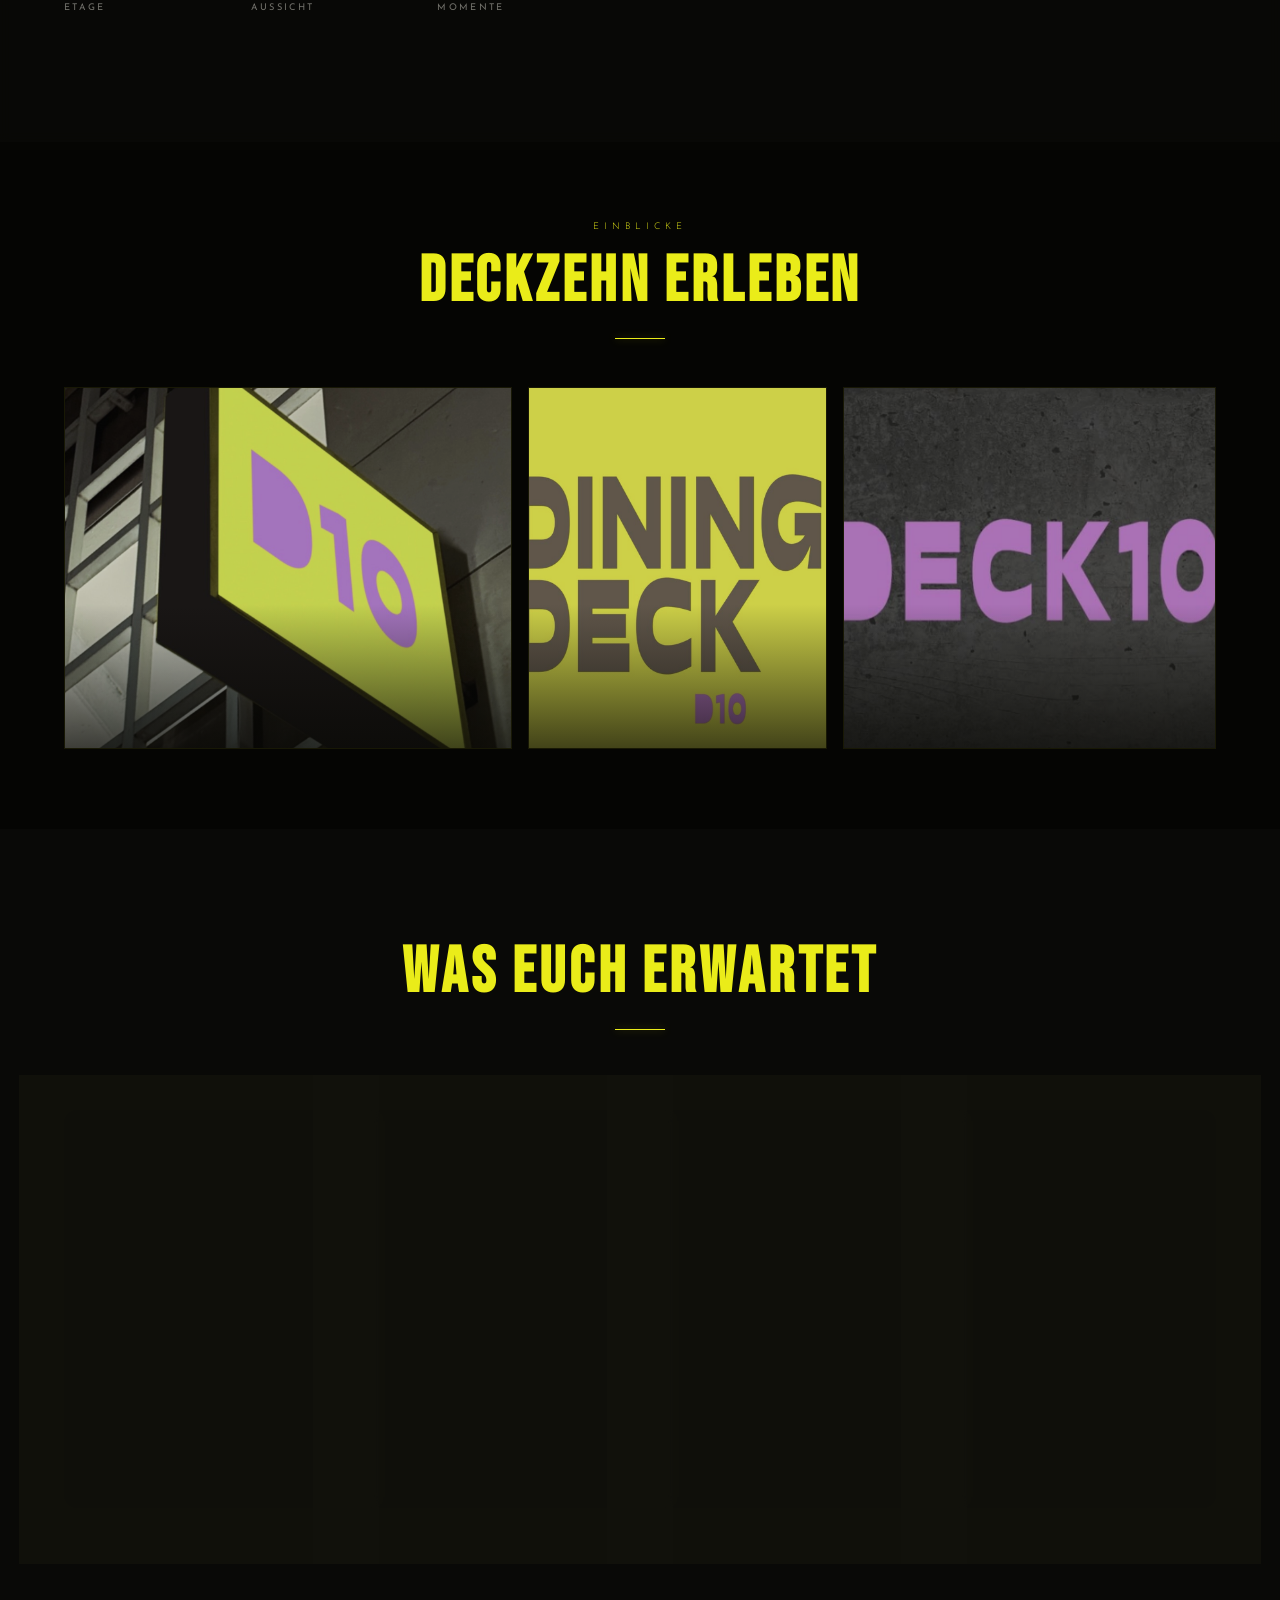
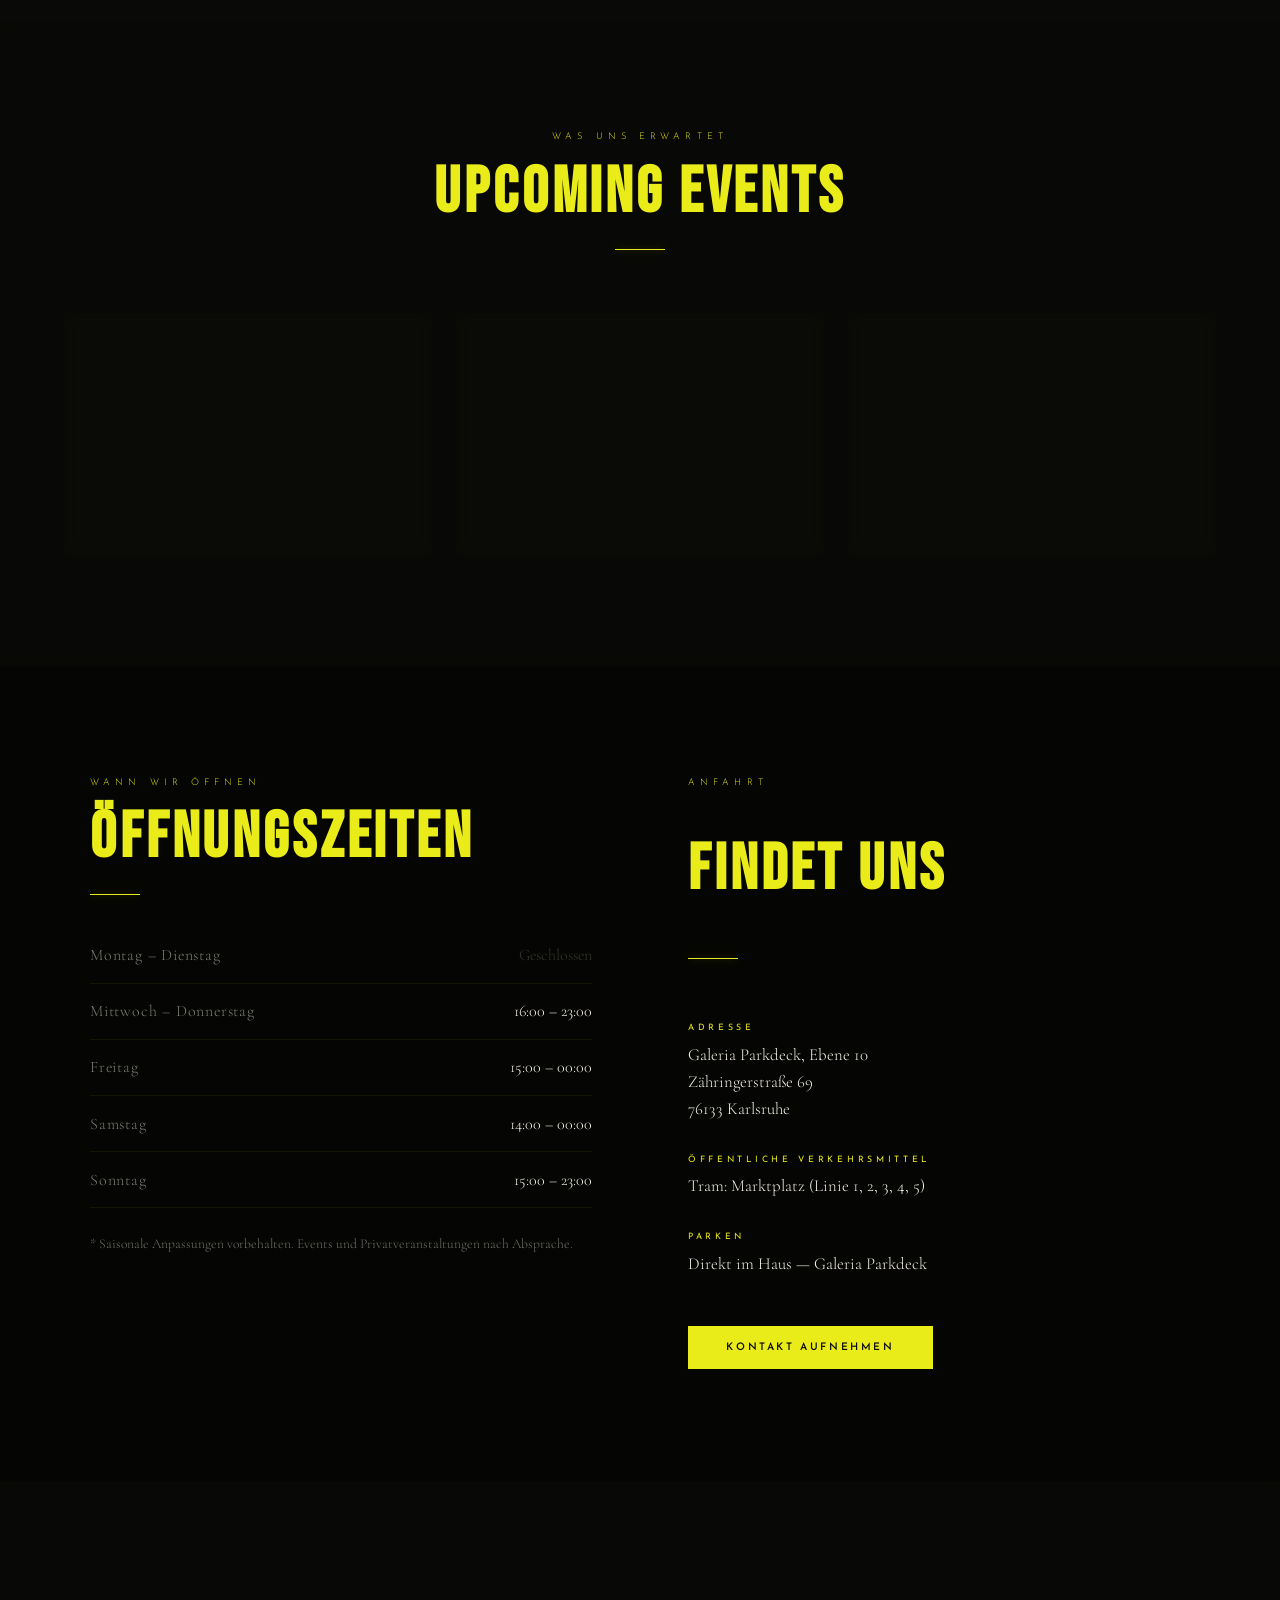
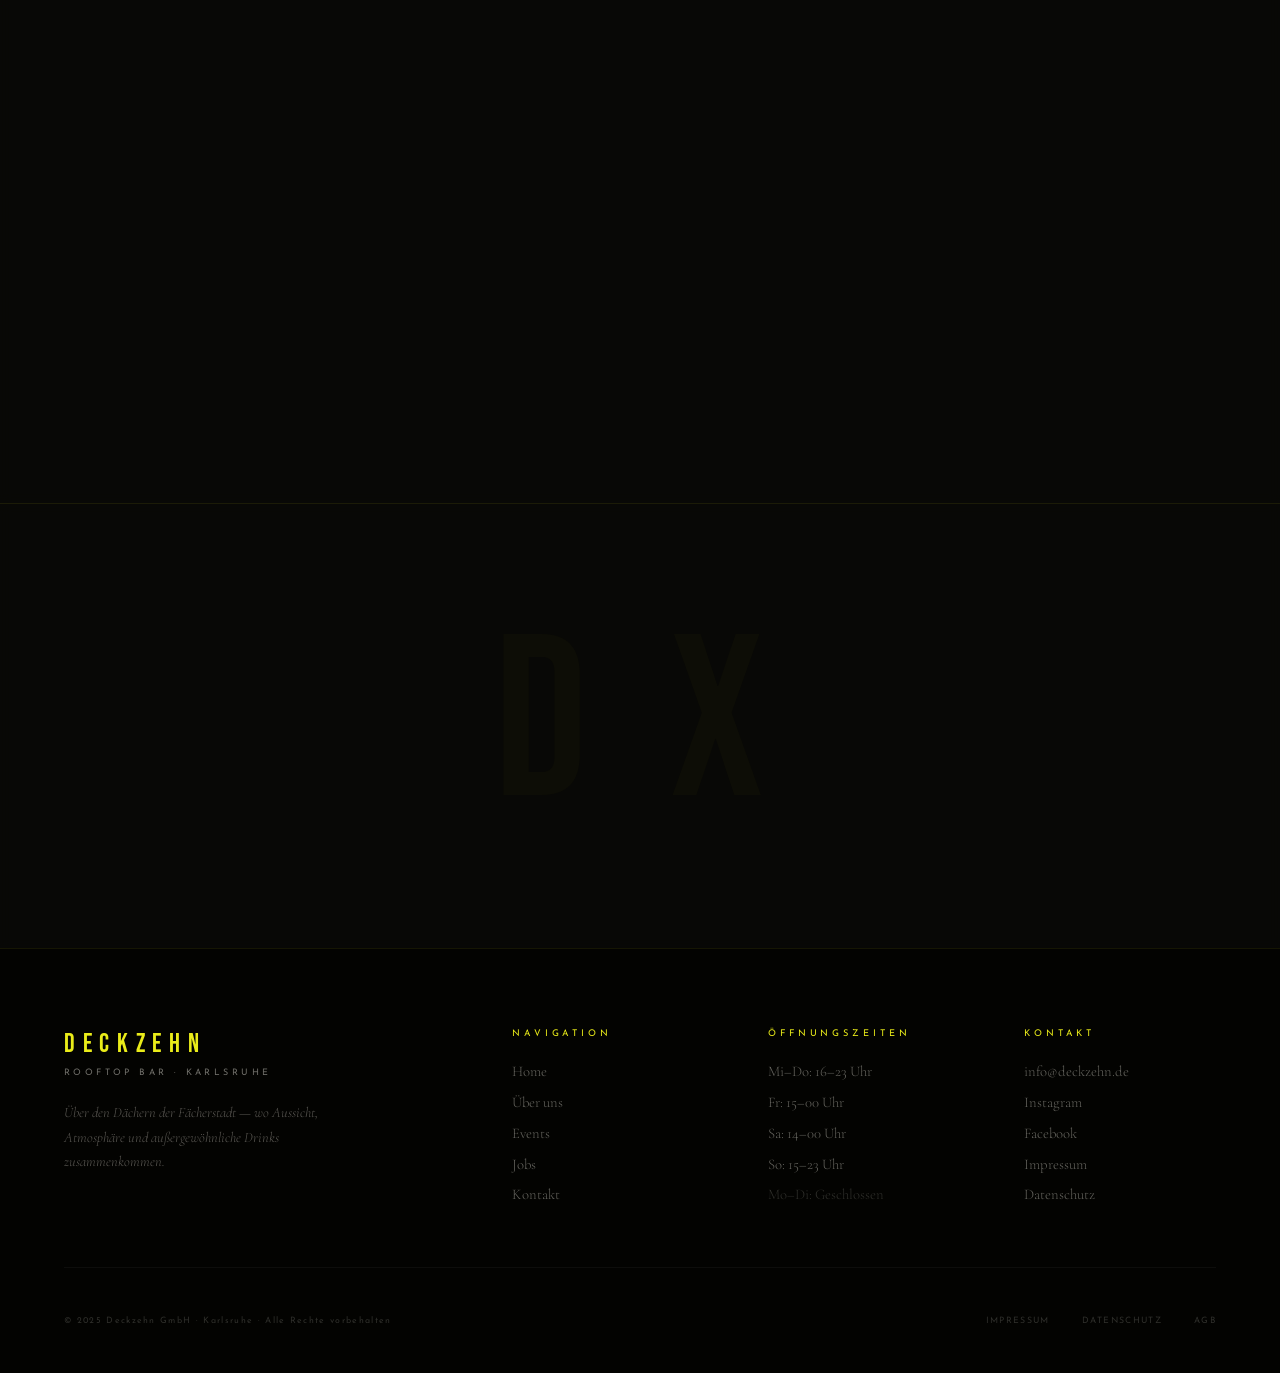
==== commit 77193d1d: "Style changes" ====
--- a/index.html
+++ b/index.html
@@ -82,7 +82,7 @@
           <span class="stat-label">Aussicht</span>
         </div>
         <div>
-          <span class="stat-num">∞</span>
+          <span class="stat-num">&infin;</span>
           <span class="stat-label">Momente</span>
         </div>
       </div>
--- a/assets/css/styles.css
+++ b/assets/css/styles.css
@@ -51,7 +51,7 @@
     display: flex;
     align-items: center;
     justify-content: space-between;
-    padding: 1.5rem 4rem;
+    padding: 2.2rem 4rem;
     transition: background var(--transition), padding var(--transition);
   }
 
@@ -66,7 +66,7 @@
     height: 52px;
     object-fit: contain;
     display: block;
-    filter: drop-shadow(0 0 8px rgba(234,236,25,0.3));
+    filter: drop-shadow(0 0 6px rgba(234, 236, 25, 0.45));
   }
 
   .nav-links {
@@ -188,6 +188,7 @@
     display: block;
     animation: heroFadeUp 1.4s 0.2s ease both;
     opacity: 0;
+    filter: drop-shadow(0 0 12px rgba(234, 236, 25, 0.5));
   }
 
   .hero-eyebrow {
@@ -331,6 +332,7 @@
     background: rgba(5,5,3,0.85);
     backdrop-filter: blur(8px);
   }
+
 
   .section-label {
     font-family: var(--sans);
@@ -485,6 +487,8 @@
   /* === DECKS === */
   .decks-section {
     padding: 7rem 4rem;
+    background: rgba(8,8,5,0.48) !important;
+    backdrop-filter: blur(3px) !important;
   }
 
   .decks-header {
@@ -507,6 +511,7 @@
     padding: 3rem 2rem;
     position: relative;
     overflow: hidden;
+    border-radius: 14px;
     transition: transform var(--transition), background var(--transition), box-shadow var(--transition), border-color var(--transition);
     border: 1px solid rgba(234,236,25,0.05);
     box-shadow: 0 10px 30px rgba(0,0,0,0.22);
@@ -592,6 +597,8 @@
     backdrop-filter: blur(8px);
     padding: 2.5rem;
     position: relative;
+    border-radius: 14px;
+    overflow: hidden;
     border-bottom: 2px solid transparent;
     transition: border-color var(--transition), background var(--transition);
     border: 1px solid rgba(234,236,25,0.05);
@@ -879,6 +886,120 @@
   .form-select option {
     background: #0D0D0B;
     color: var(--off-white);
+  }
+
+  /* === CUSTOM SELECT DROPDOWN === */
+  @keyframes csDropdown {
+    from { opacity: 0; transform: translateY(-6px); }
+    to   { opacity: 1; transform: translateY(0); }
+  }
+
+  .cs-wrapper {
+    position: relative;
+  }
+
+  .cs-wrapper .form-select {
+    display: none;
+  }
+
+  .cs-trigger {
+    width: 100%;
+    background: rgba(234,236,25,0.04);
+    border: 1px solid rgba(234,236,25,0.15);
+    color: var(--off-white);
+    font-family: var(--serif);
+    font-size: 1rem;
+    font-weight: 300;
+    padding: 0.85rem 1rem;
+    cursor: pointer;
+    display: flex;
+    align-items: center;
+    justify-content: space-between;
+    gap: 0.5rem;
+    transition: border-color var(--transition), background var(--transition);
+    user-select: none;
+    letter-spacing: 0.02em;
+  }
+
+  .cs-trigger:hover {
+    border-color: rgba(234,236,25,0.3);
+    background: rgba(234,236,25,0.05);
+  }
+
+  .cs-trigger.open,
+  .cs-trigger:focus {
+    outline: none;
+    border-color: rgba(234,236,25,0.55);
+    background: rgba(234,236,25,0.06);
+  }
+
+  .cs-trigger-label { flex: 1; }
+
+  .cs-trigger-label.cs-placeholder {
+    color: rgba(245,242,232,0.2);
+  }
+
+  .cs-arrow {
+    flex-shrink: 0;
+    width: 10px;
+    height: 6px;
+    background-image: url("data:image/svg+xml,%3Csvg xmlns='http://www.w3.org/2000/svg' width='10' height='6'%3E%3Cpath d='M0 0l5 6 5-6z' fill='%23EAEC19'/%3E%3C/svg%3E");
+    background-repeat: no-repeat;
+    background-size: contain;
+    transition: transform var(--transition);
+  }
+
+  .cs-trigger.open .cs-arrow {
+    transform: rotate(180deg);
+  }
+
+  .cs-panel {
+    display: none;
+    position: absolute;
+    top: 100%;
+    left: 0;
+    right: 0;
+    background: #0f0f0c;
+    border: 1px solid rgba(234,236,25,0.2);
+    border-top: 1px solid rgba(234,236,25,0.08);
+    z-index: 200;
+    max-height: 260px;
+    overflow-y: auto;
+    scrollbar-width: thin;
+    scrollbar-color: rgba(234,236,25,0.25) transparent;
+  }
+
+  .cs-panel::-webkit-scrollbar { width: 3px; }
+  .cs-panel::-webkit-scrollbar-track { background: transparent; }
+  .cs-panel::-webkit-scrollbar-thumb { background: rgba(234,236,25,0.25); }
+
+  .cs-panel.open {
+    display: block;
+    animation: csDropdown 0.22s ease;
+  }
+
+  .cs-option {
+    padding: 0.8rem 1rem;
+    font-family: var(--serif);
+    font-size: 0.95rem;
+    font-weight: 300;
+    color: rgba(245,242,232,0.65);
+    cursor: pointer;
+    transition: background 0.18s ease, color 0.18s ease;
+    border-bottom: 1px solid rgba(234,236,25,0.05);
+    letter-spacing: 0.02em;
+  }
+
+  .cs-option:last-child { border-bottom: none; }
+
+  .cs-option:hover {
+    background: rgba(234,236,25,0.07);
+    color: var(--off-white);
+  }
+
+  .cs-option.selected {
+    color: var(--yellow);
+    background: rgba(234,236,25,0.04);
   }
 
   .form-textarea {
@@ -1148,7 +1269,7 @@
     object-fit: contain;
     display: block;
     margin-bottom: 0.8rem;
-    filter: drop-shadow(0 0 6px rgba(234,236,25,0.2));
+    filter: drop-shadow(0 0 6px rgba(234, 236, 25, 0.4));
   }
 
   .footer-brand-sub {
@@ -1267,6 +1388,10 @@
     .gallery-grid { grid-template-columns: 1fr; }
     .gallery-grid .gallery-item:last-child { grid-column: span 1; }
     .gallery-item img { height: 240px; }
+    .jobs-section { padding: 4rem 1.25rem; }
+    .hours-section { padding: 4rem 1.25rem; }
+    .application-form { padding: 1.75rem 1.25rem; }
+    .form-group { margin-bottom: 1.1rem; }
   }
 
   @media (max-width: 480px) {
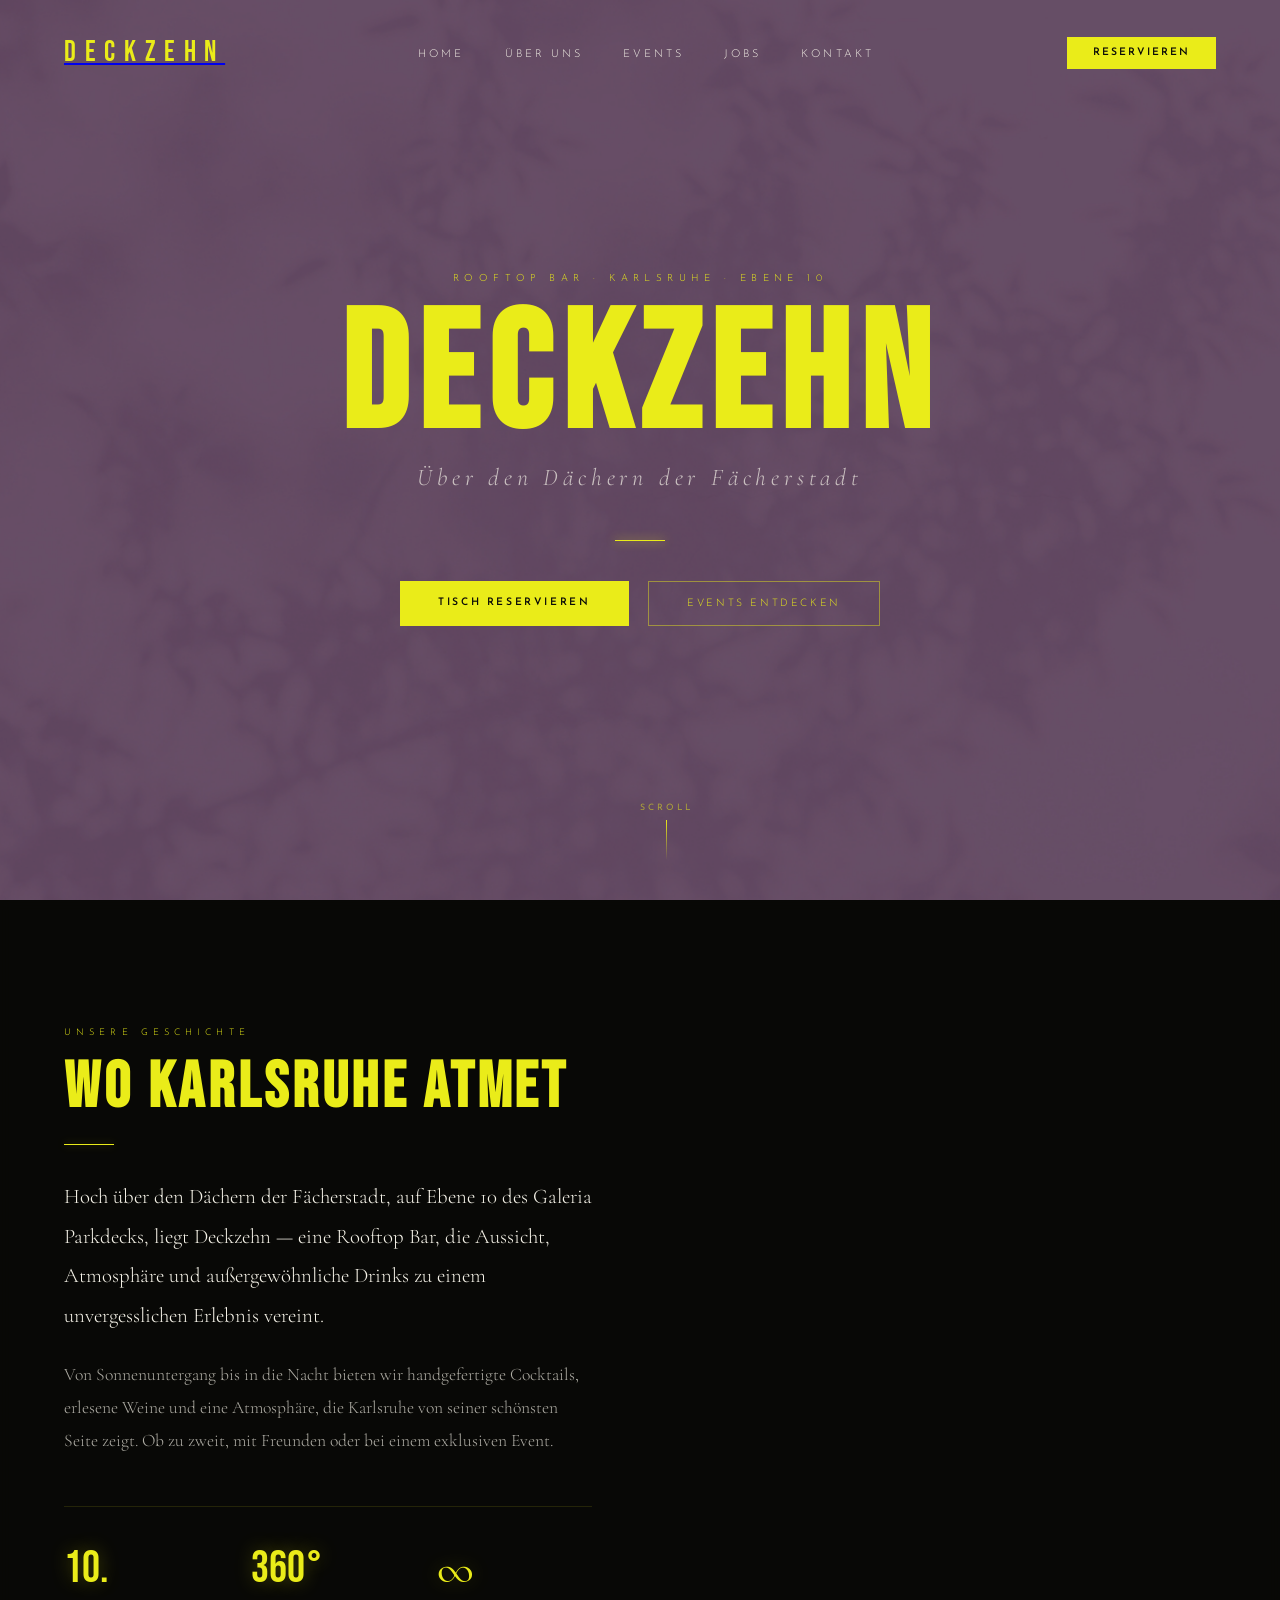
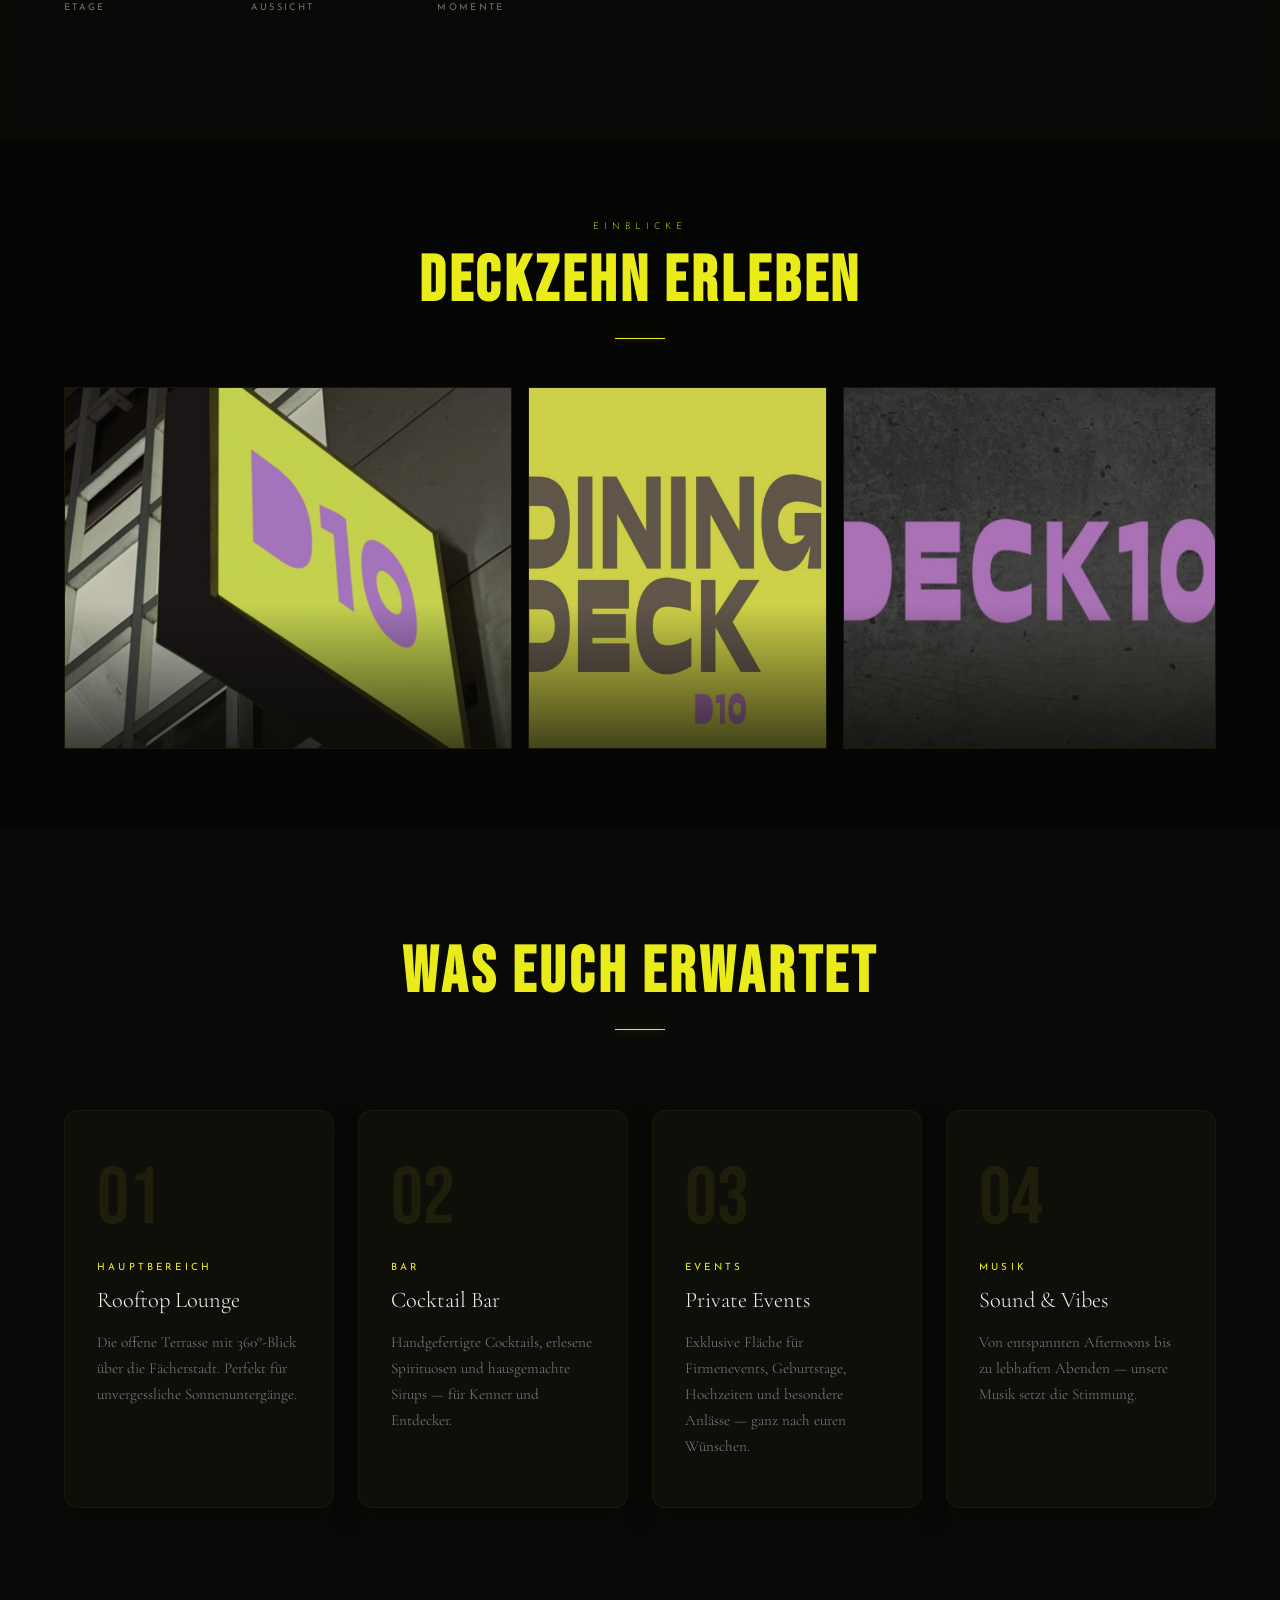
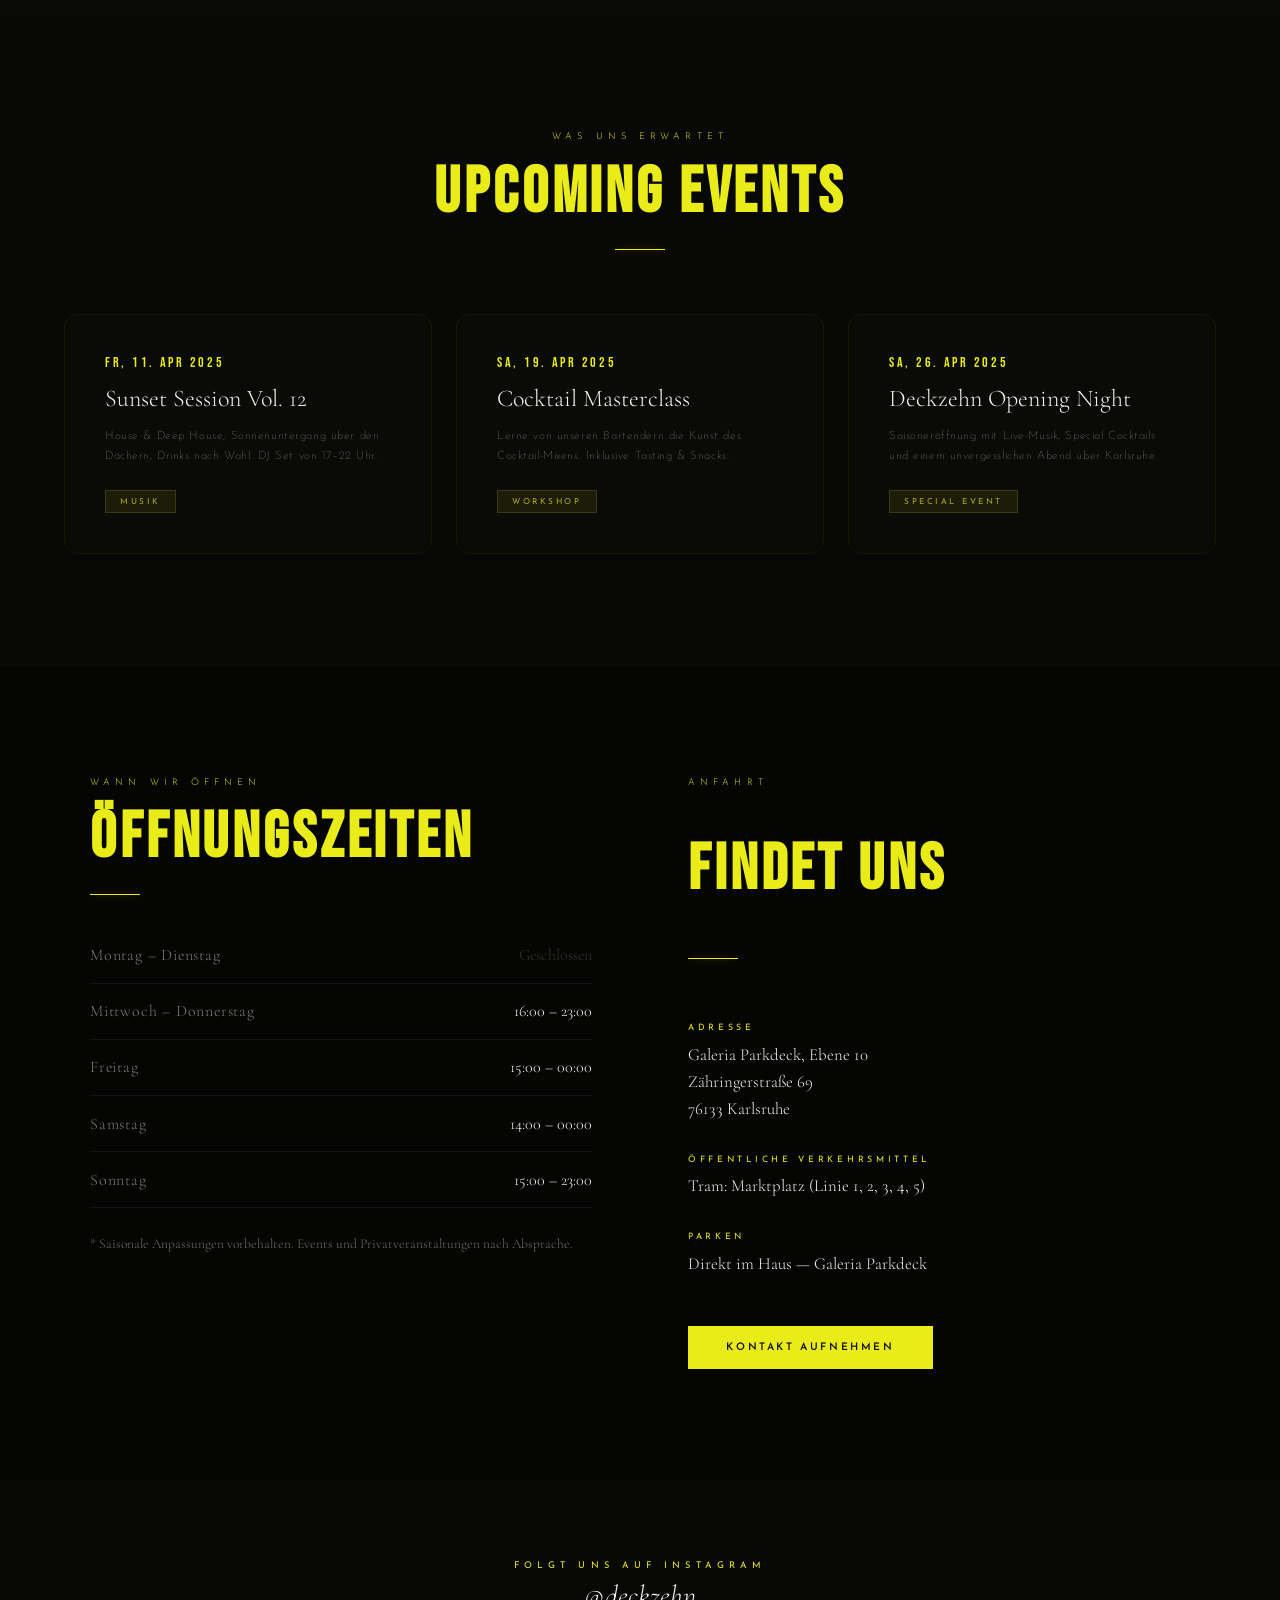
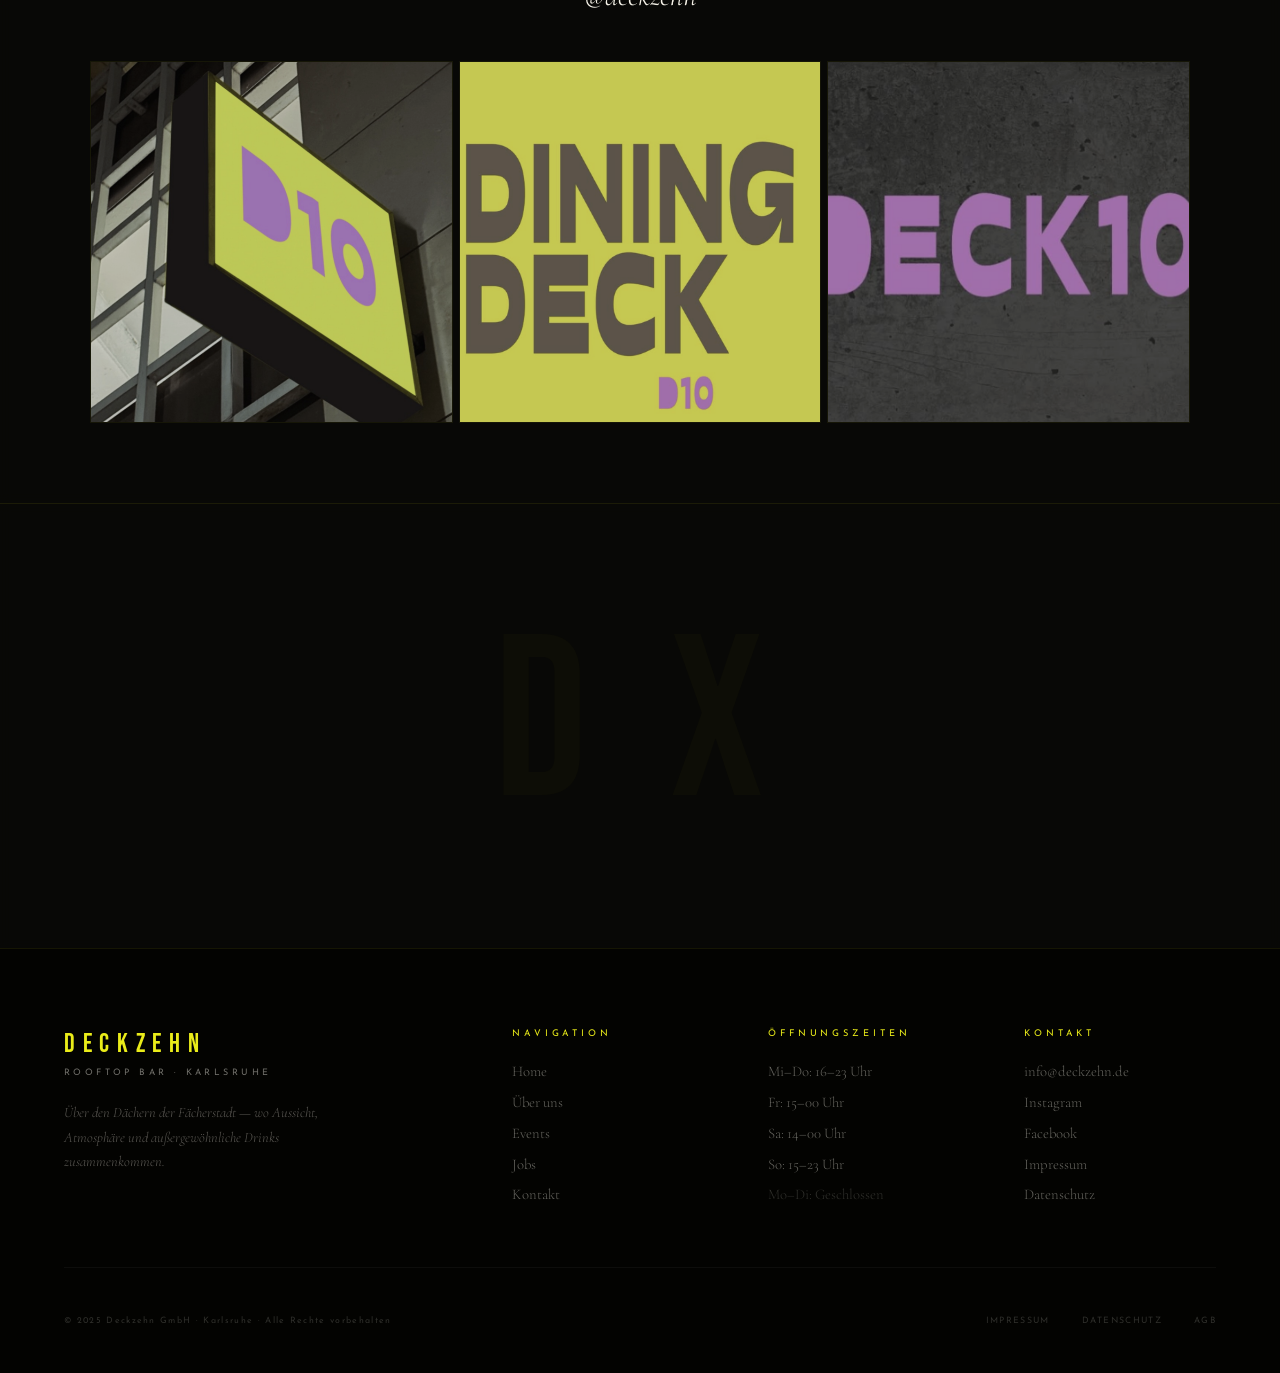
==== commit ff912b3f: "Change infinity symbol" ====
--- a/index.html
+++ b/index.html
@@ -82,7 +82,7 @@
           <span class="stat-label">Aussicht</span>
         </div>
         <div>
-          <span class="stat-num">&infin;</span>
+          <span class="stat-num" style="font-family: var(--serif);">&infin;</span>
           <span class="stat-label">Momente</span>
         </div>
       </div>
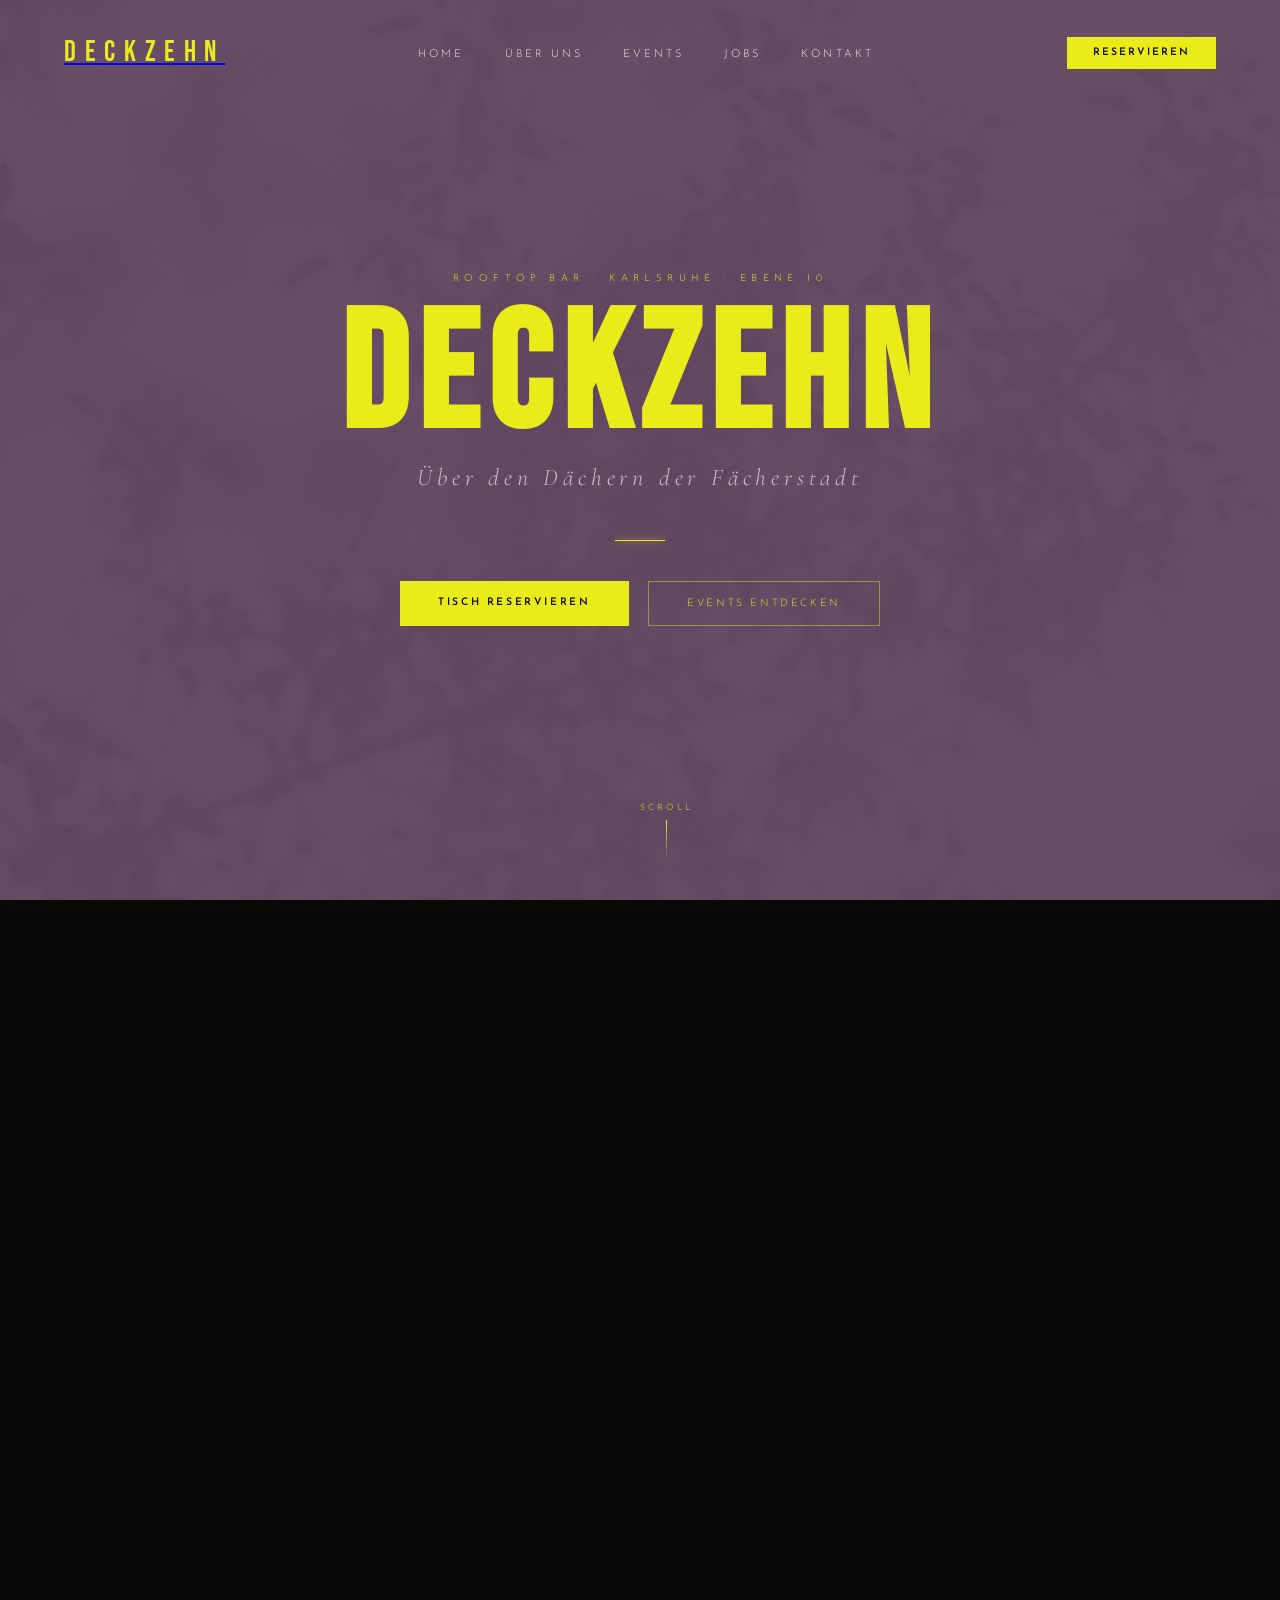
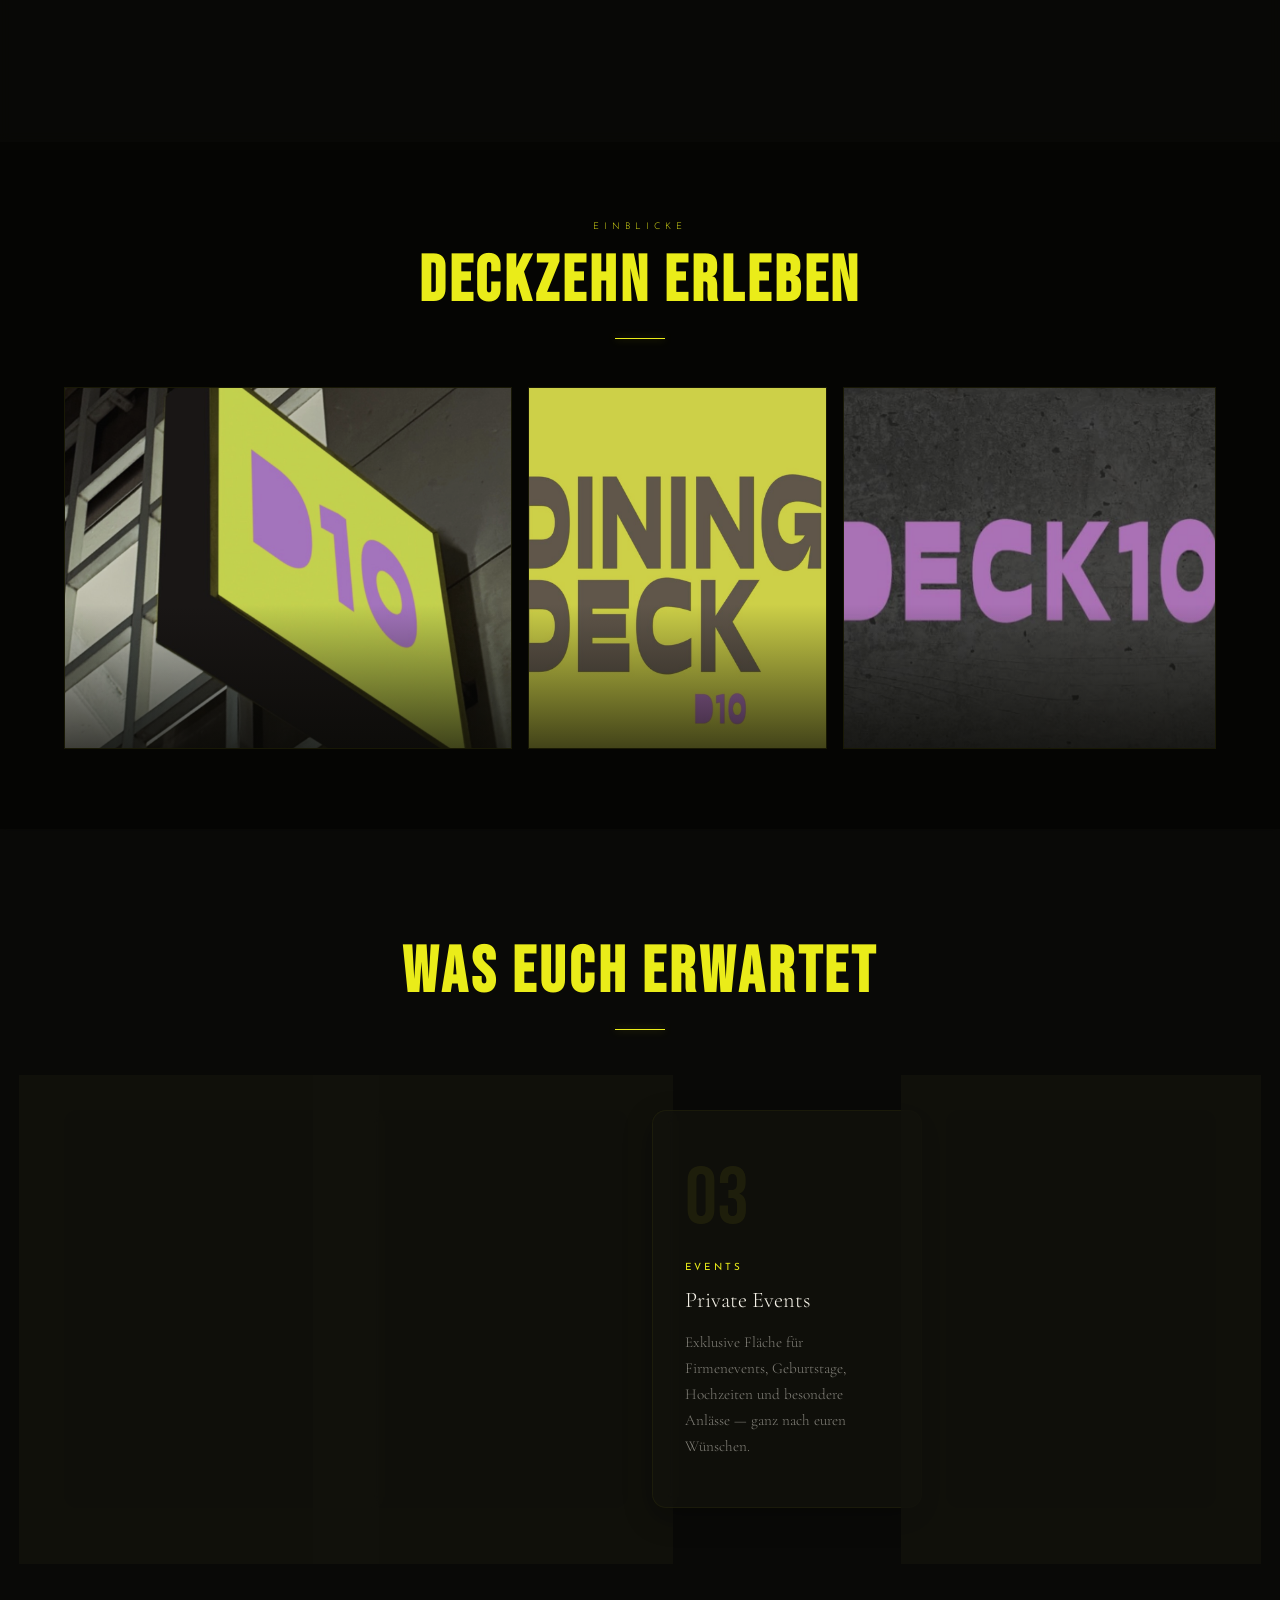
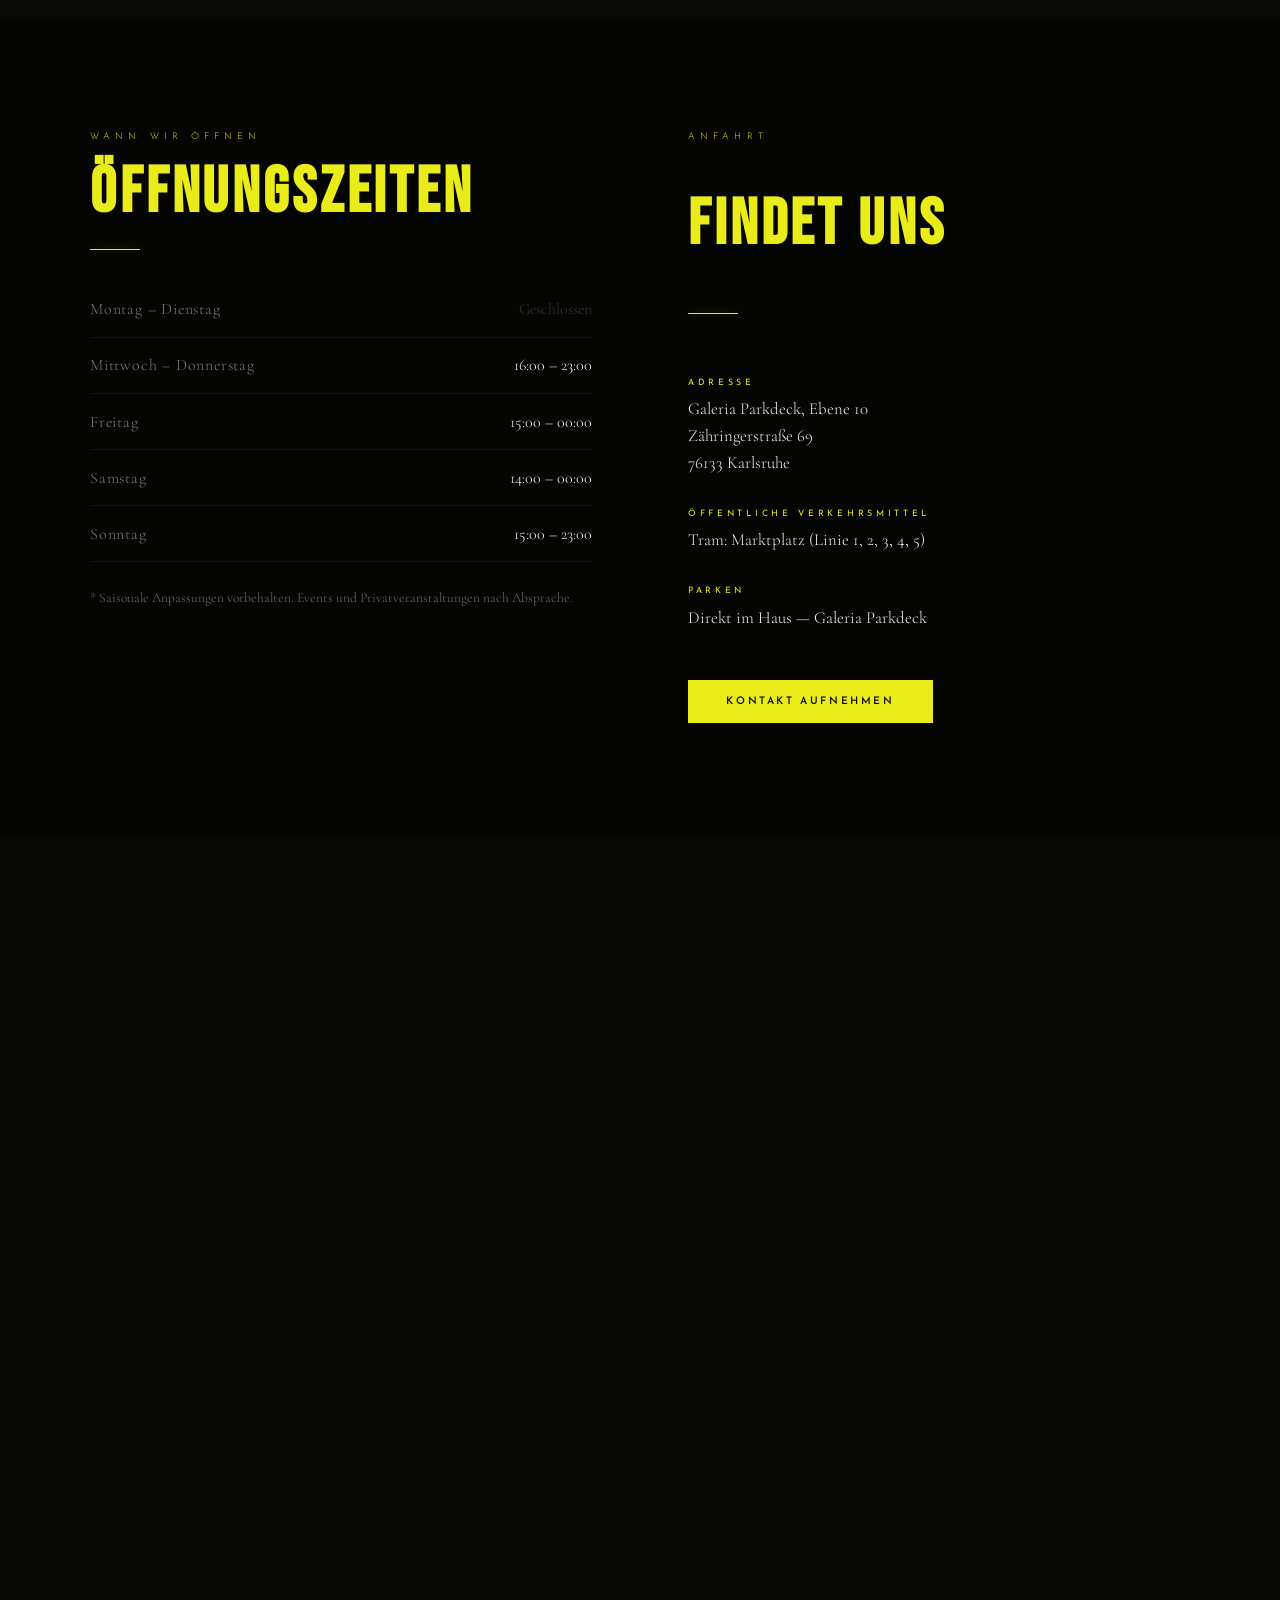
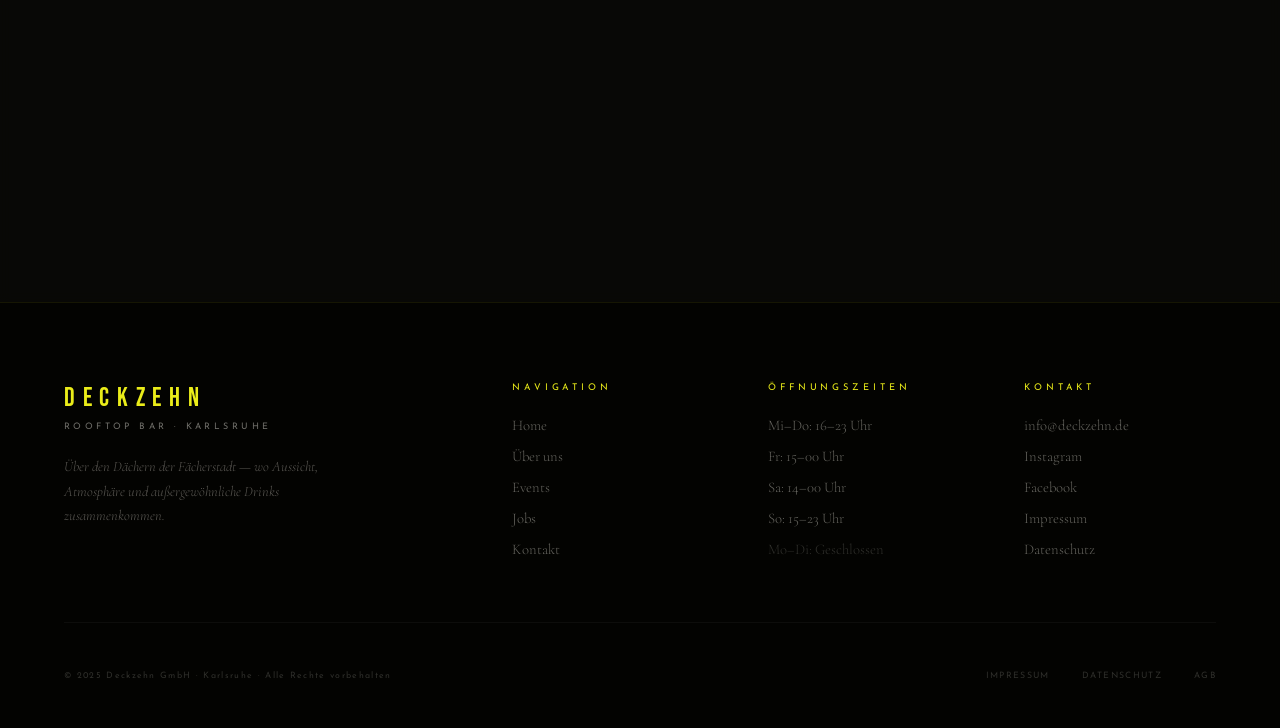
==== commit f523c623: "Event Reiter auslagern auf Route" ====
--- a/index.html
+++ b/index.html
@@ -22,7 +22,7 @@
   <ul class="nav-links">
     <li><a href="#home">Home</a></li>
     <li><a href="#about">Über uns</a></li>
-    <li><a href="#events">Events</a></li>
+    <li><a href="events.html">Events</a></li>
     <li><a href="jobs.html">Jobs</a></li>
     <li><a href="kontakt.html">Kontakt</a></li>
   </ul>
@@ -36,7 +36,7 @@
 <div class="mobile-menu" id="mobileMenu">
   <a href="#home" onclick="closeMobile()">Home</a>
   <a href="#about" onclick="closeMobile()">Über uns</a>
-  <a href="#events" onclick="closeMobile()">Events</a>
+  <a href="events.html" onclick="closeMobile()">Events</a>
   <a href="jobs.html" onclick="closeMobile()">Jobs</a>
   <a href="kontakt.html" onclick="closeMobile()">Kontakt</a>
 </div>
@@ -54,7 +54,7 @@
     <div class="hero-divider"></div>
     <div class="hero-actions">
       <a href="kontakt.html" class="btn-primary">Tisch reservieren</a>
-      <a href="#events" class="btn-outline">Events entdecken</a>
+      <a href="events.html" class="btn-outline">Events entdecken</a>
     </div>
   </div>
   <div class="hero-scroll">
@@ -143,35 +143,6 @@
   </div>
 </section>
 
-<!-- EVENTS -->
-<section class="events-section section-bg" id="events">
-  <div class="events-header fade-in">
-    <span class="section-label">Was uns erwartet</span>
-    <h2 class="section-title">Upcoming Events</h2>
-    <div class="gold-line" style="margin:0 auto;"></div>
-  </div>
-  <div class="events-row">
-    <div class="event-card fade-in">
-      <span class="event-date">FR, 11. APR 2025</span>
-      <h3 class="event-title">Sunset Session Vol. 12</h3>
-      <p class="event-desc">House & Deep House, Sonnenuntergang über den Dächern, Drinks nach Wahl. DJ Set von 17–22 Uhr.</p>
-      <span class="event-tag">Musik</span>
-    </div>
-    <div class="event-card fade-in">
-      <span class="event-date">SA, 19. APR 2025</span>
-      <h3 class="event-title">Cocktail Masterclass</h3>
-      <p class="event-desc">Lerne von unseren Bartendern die Kunst des Cocktail-Mixens. Inklusive Tasting & Snacks.</p>
-      <span class="event-tag">Workshop</span>
-    </div>
-    <div class="event-card fade-in">
-      <span class="event-date">SA, 26. APR 2025</span>
-      <h3 class="event-title">Deckzehn Opening Night</h3>
-      <p class="event-desc">Saisoneröffnung mit Live-Musik, Special Cocktails und einem unvergesslichen Abend über Karlsruhe.</p>
-      <span class="event-tag">Special Event</span>
-    </div>
-  </div>
-</section>
-
 <!-- ÖFFNUNGSZEITEN & ANFAHRT -->
 <section class="hours-section section-bg-dark" id="kontakt">
   <div class="hours-inner">
@@ -271,7 +242,7 @@
       <ul class="footer-links">
         <li><a href="#home">Home</a></li>
         <li><a href="#about">Über uns</a></li>
-        <li><a href="#events">Events</a></li>
+        <li><a href="events.html">Events</a></li>
         <li><a href="jobs.html">Jobs</a></li>
         <li><a href="kontakt.html">Kontakt</a></li>
       </ul>
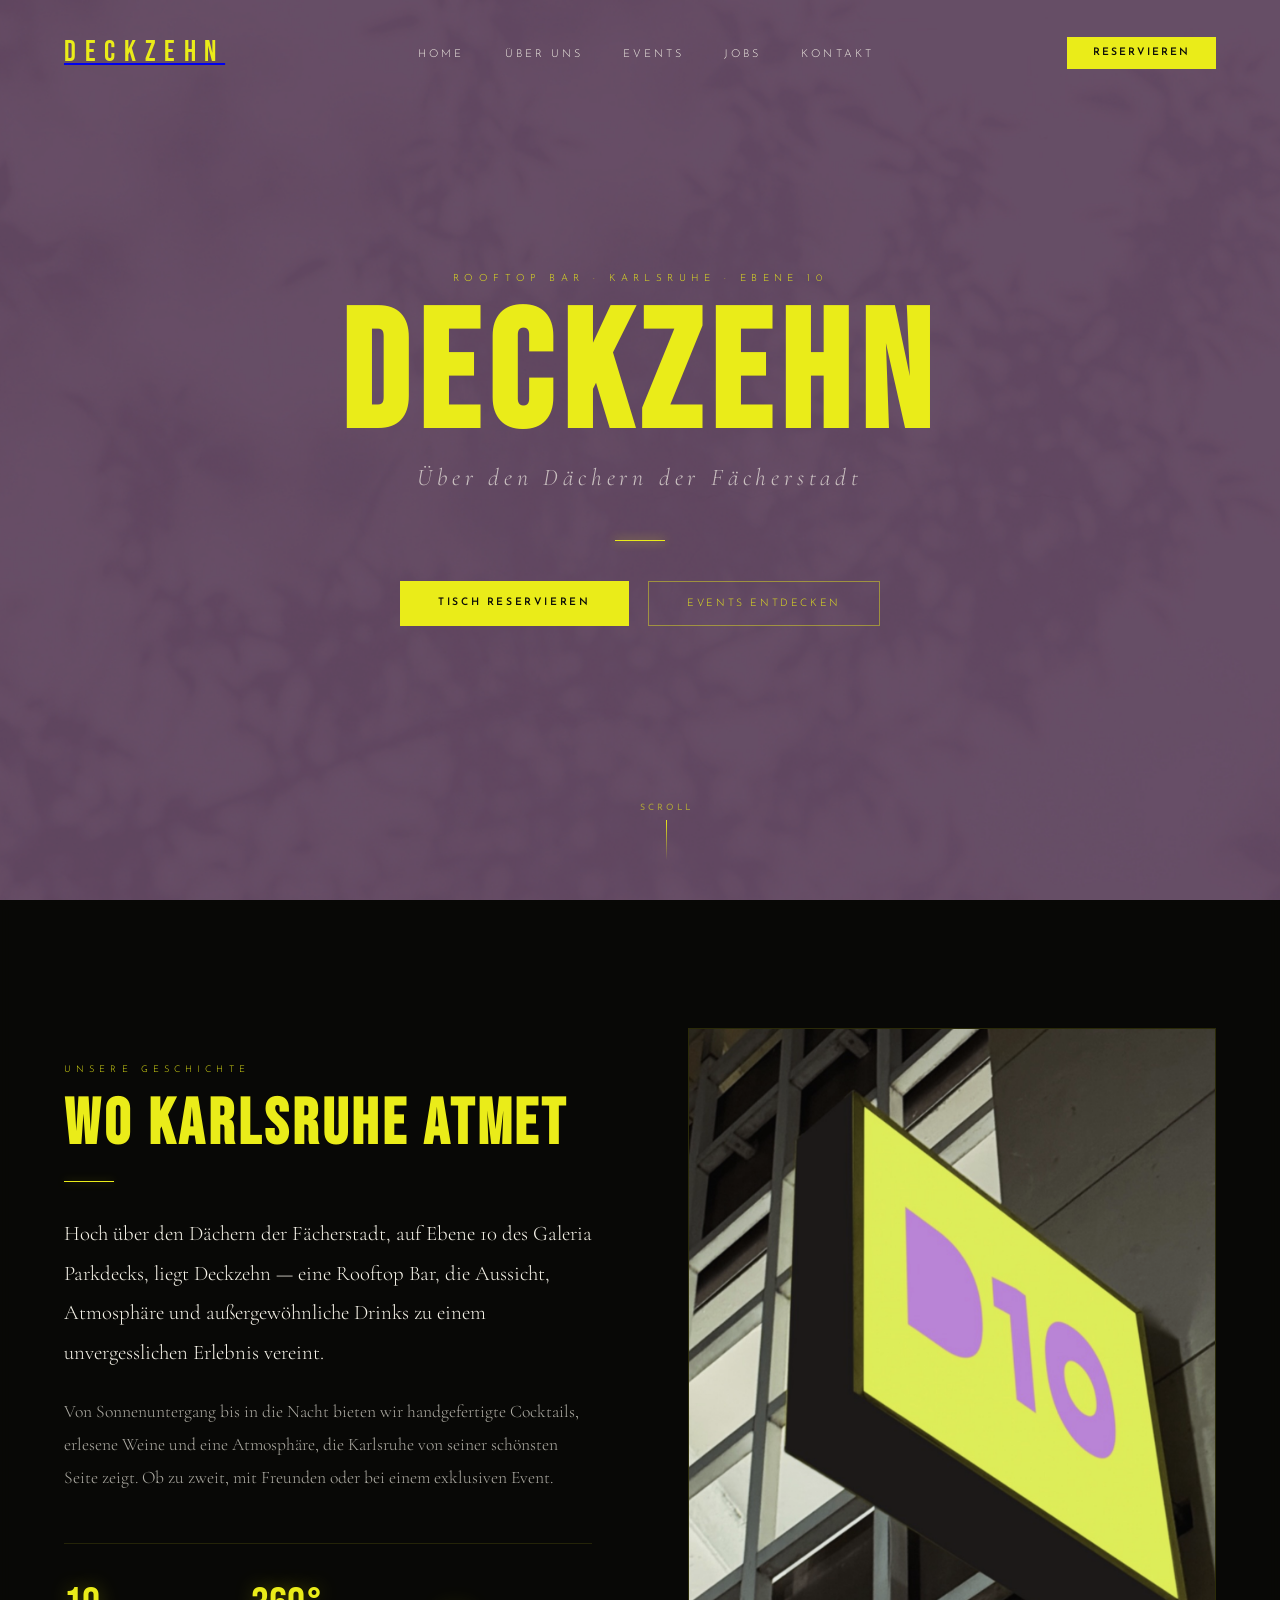
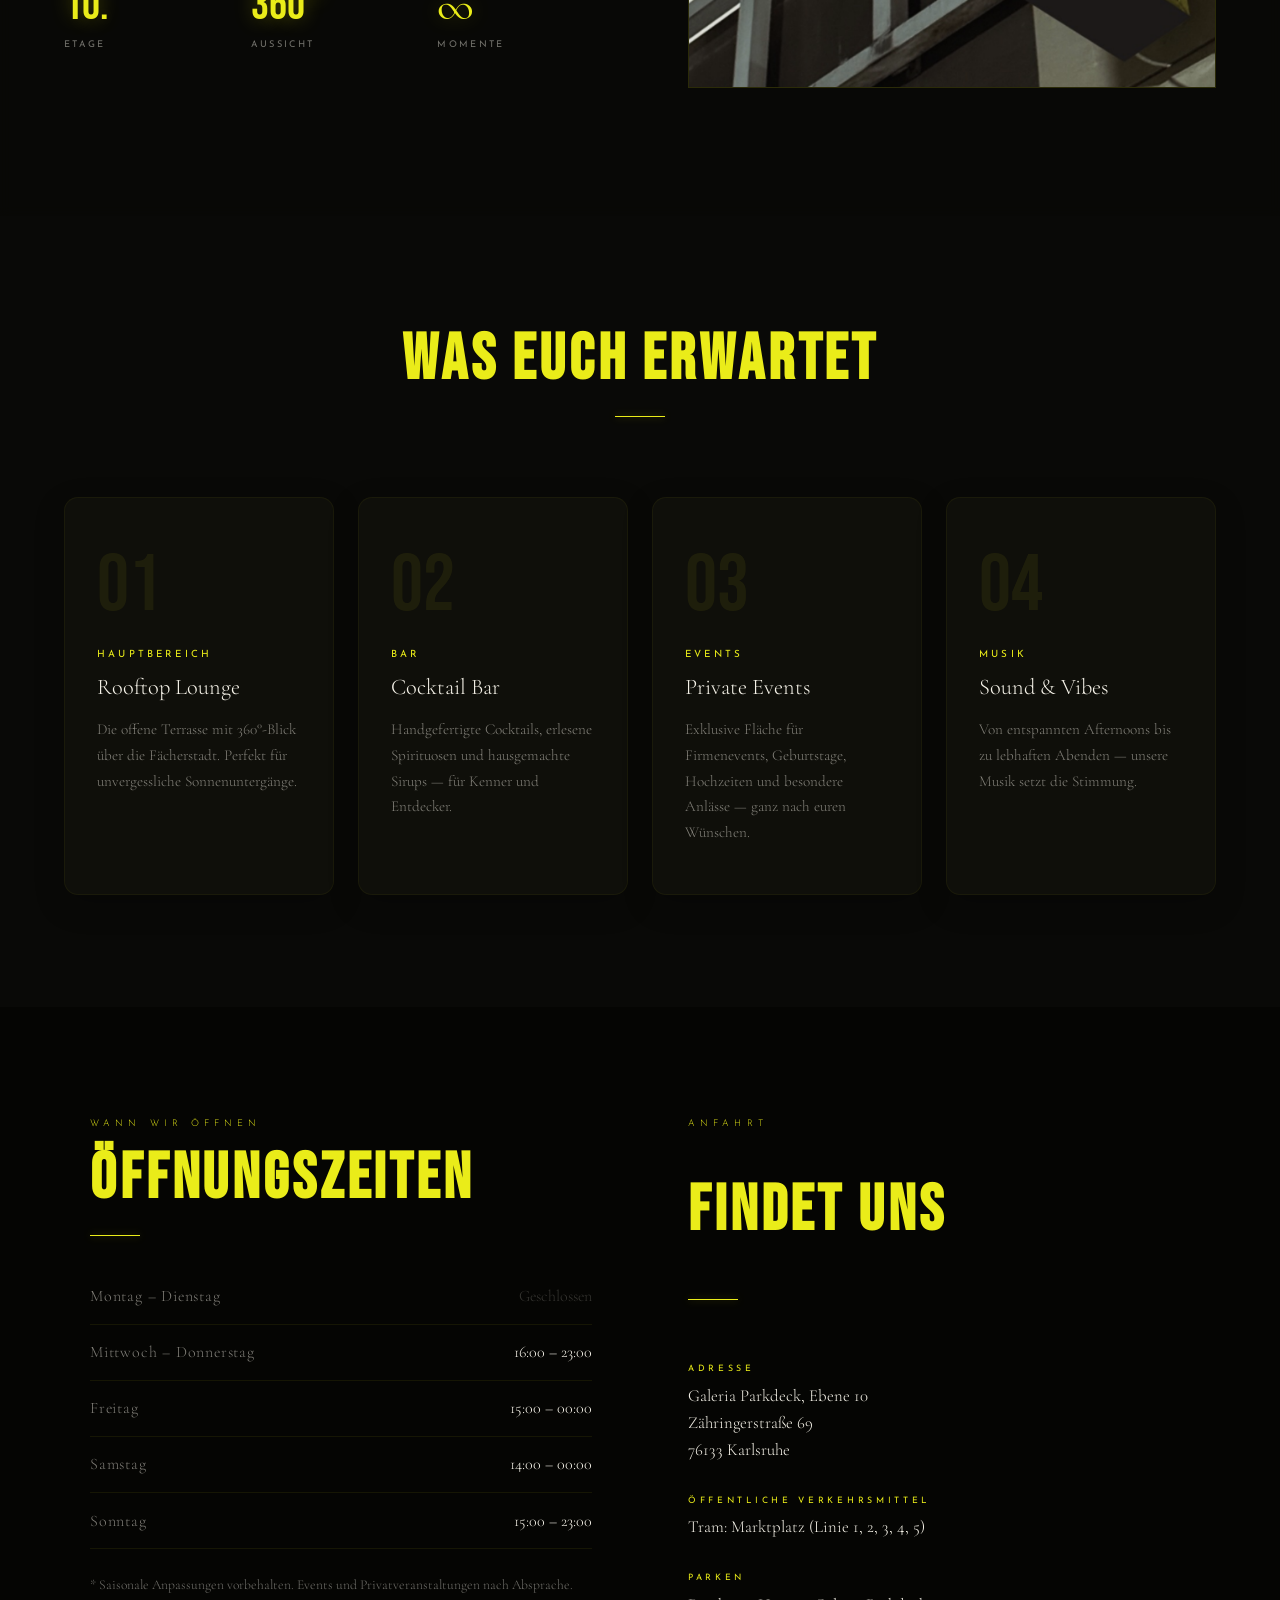
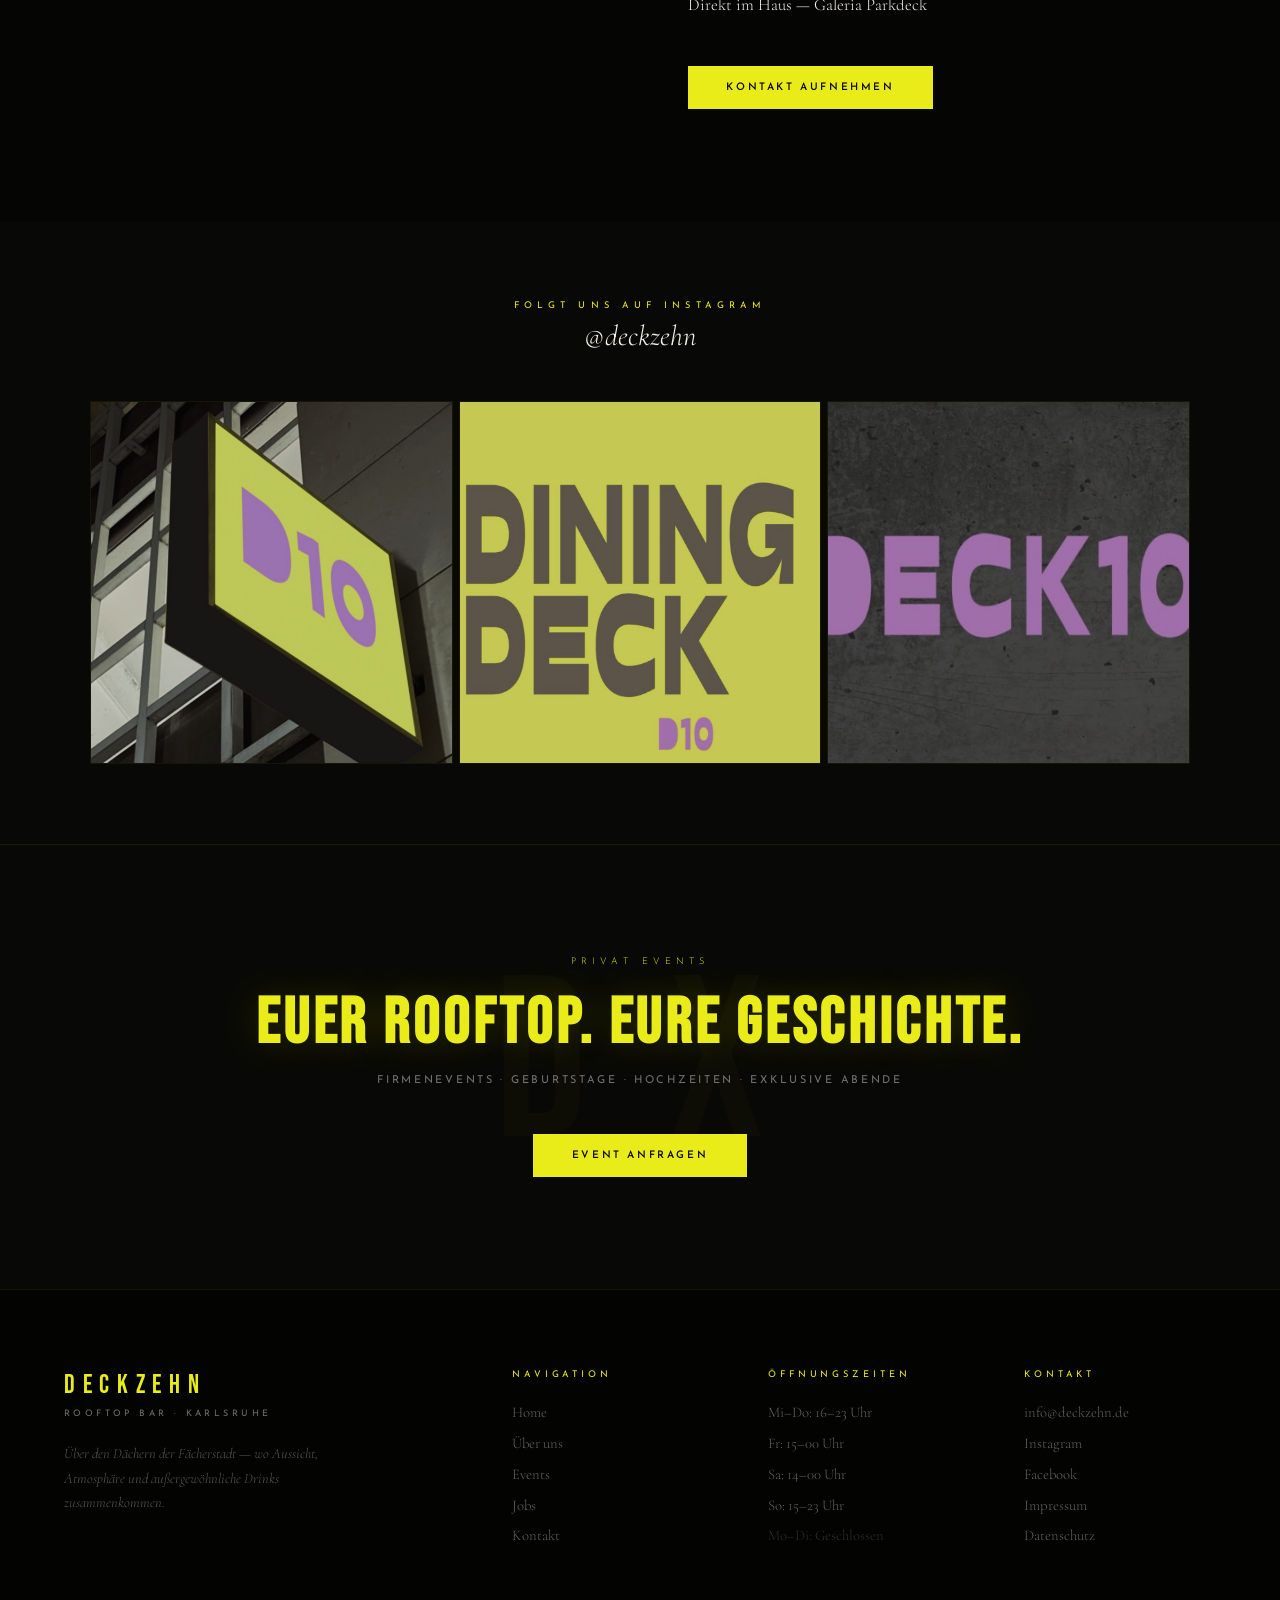
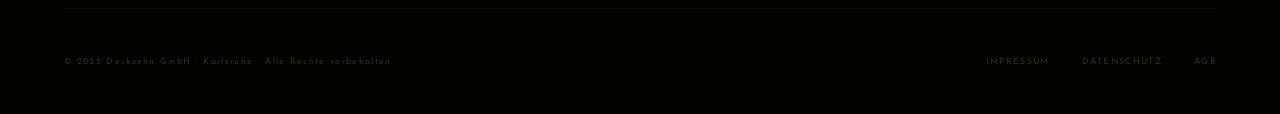
==== commit d821604c: "add d10 logo" ====
--- a/index.html
+++ b/index.html
@@ -87,26 +87,9 @@
         </div>
       </div>
     </div>
-</section>
-
-<!-- GALERIE -->
-<section class="gallery-section section-bg-dark" id="galerie">
-  <div class="gallery-header fade-in">
-    <span class="section-label">Einblicke</span>
-    <h2 class="section-title">Deckzehn erleben</h2>
-    <div class="gold-line" style="margin:0 auto 0.5rem;"></div>
-  </div>
-  <div class="gallery-grid">
-    <div class="gallery-item fade-in">
-      <img src="assets/images/gallery/deck10_insta_1.png" alt="Deckzehn Eingang">
-    </div>
-    <div class="gallery-item fade-in">
-      <img src="assets/images/gallery/deck10_insta_2.png" alt="Dining Deck D10">
-    </div>
-    <div class="gallery-item fade-in">
-      <img src="assets/images/gallery/deck10_insta_3.png" alt="Deck10">
-    </div>
-  </div>
+    <div class="about-image-frame fade-in">
+      <img src="assets/images/gallery/deck10_insta_1.png" alt="Deckzehn Rooftop Bar Karlsruhe" style="width:100%;height:100%;object-fit:cover;display:block;">
+    </div>
 </section>
 
 <!-- DECKS / BEREICHE -->
